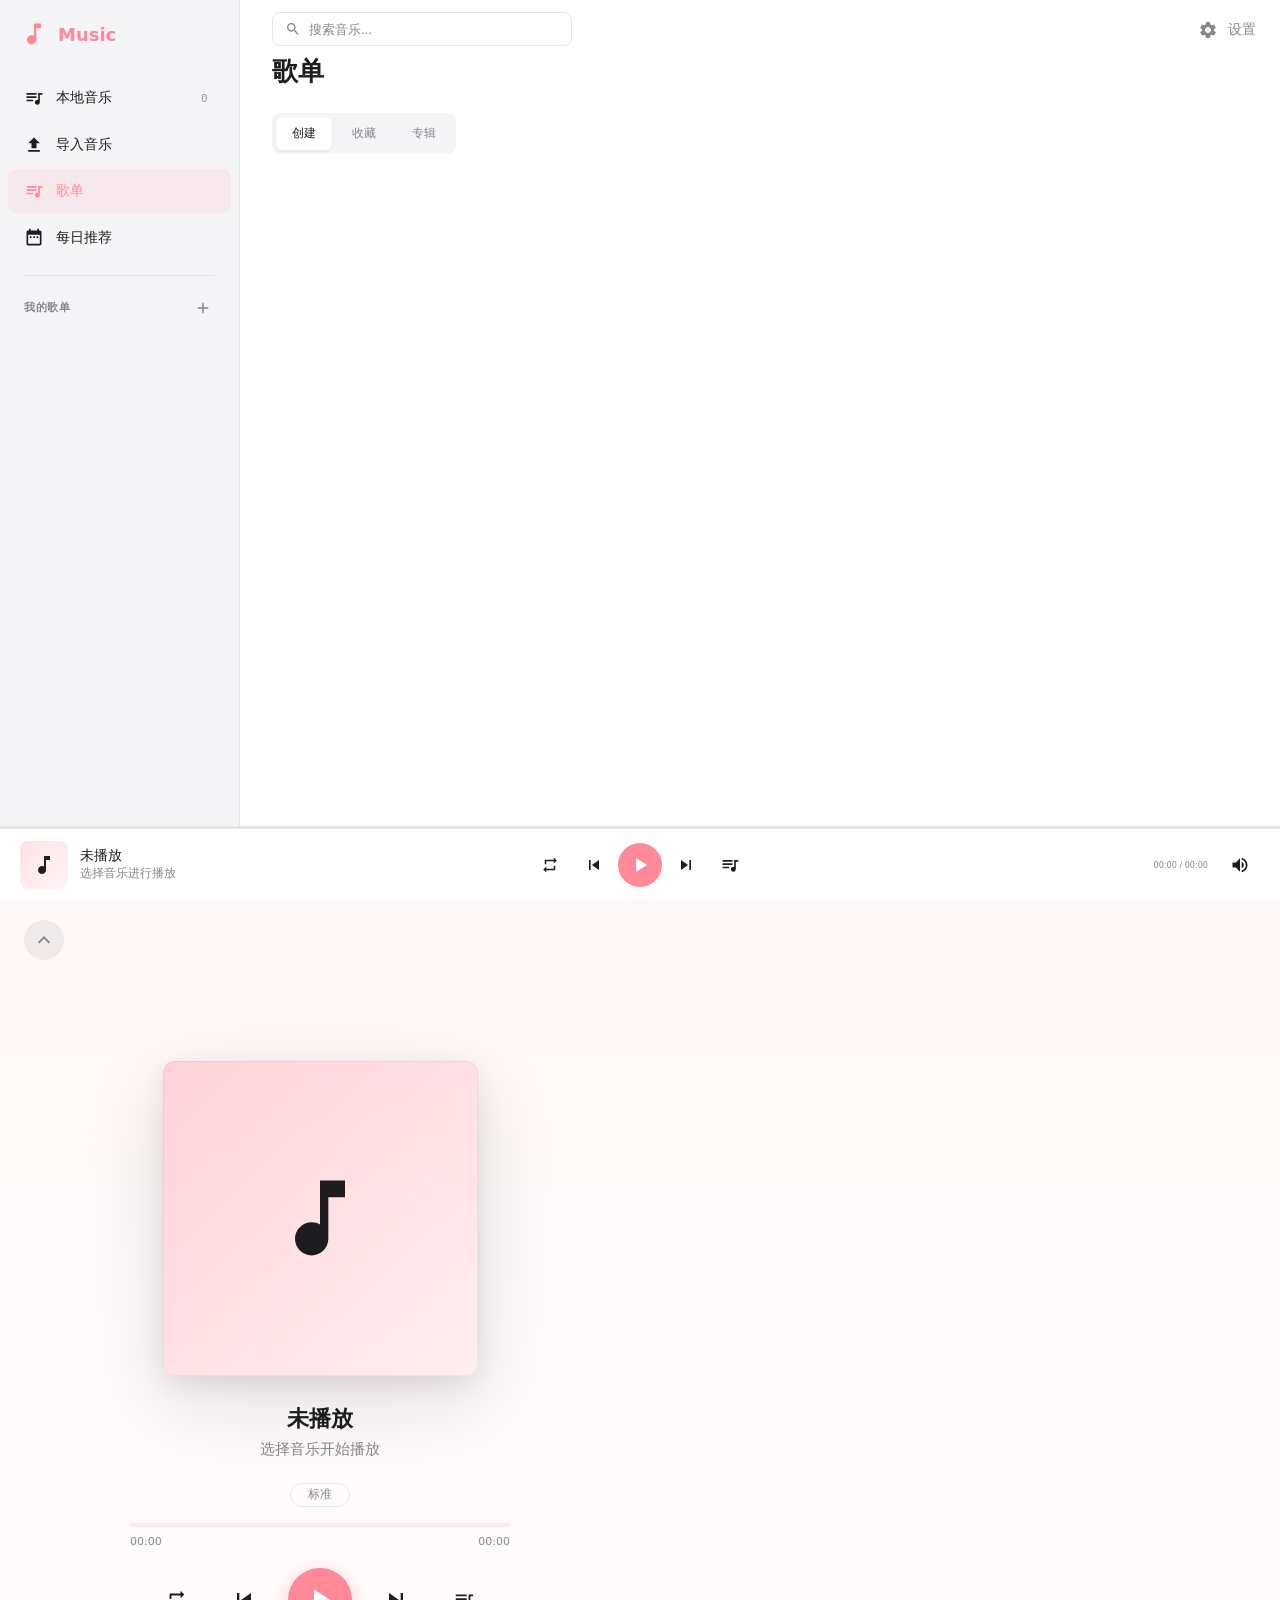
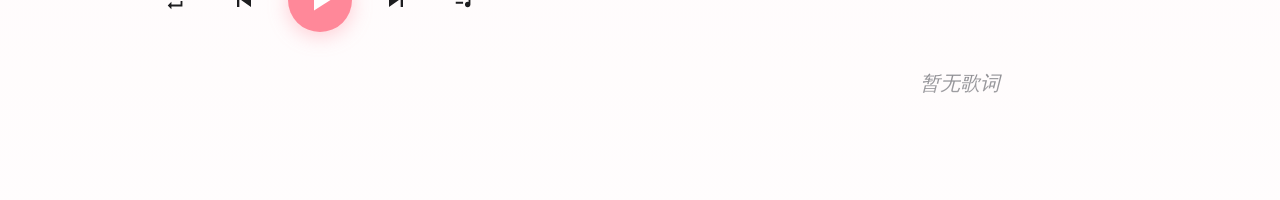
==== index.html @ f585a27b "搜索和设置header位置调整" ====
﻿<!DOCTYPE html>
<html lang="en">
<head>
    <meta charset="UTF-8">
    <meta name="viewport" content="width=device-width, initial-scale=1.0">
    <title>MusicPlayer</title>
    <link rel="stylesheet" href="css/base.css">
    <link rel="stylesheet" href="css/sidebar.css">
    <link rel="stylesheet" href="css/main.css">
    <link rel="stylesheet" href="css/player.css">
    <link rel="stylesheet" href="css/components.css">
    <link rel="stylesheet" href="css/header.css">
</head>
<body>
    <!--整体布局容器-->
    <div class="app">
        <!--左侧导航栏-->
        <aside class="sidebar">
            <!--logo-->
            <div class="logo">
                <svg width="28" height="28" viewBox="0 0 24 24" fill="currentColor">
                    <path d="M12 3v10.55c-.59-.34-1.27-.55-2-.55C7.79 13 6 14.79 6 17s1.79 4 4 4 4-1.79 4-4V7h4V3h-6z"/>
                </svg>
                <span>Music</span>
            </div>
            <!--导航-->
            <nav class="nav">
                <div class="nav-top">
                    <!--本地音乐-->
                    <button class="nav-item " data-tab="all">
                        <svg width="20" height="20" viewBox="0 0 24 24" fill="currentColor">
                            <path d="M15 6H3v2h12V6zm0 4H3v2h12v-2zM3 16h8v-2H3v2zM17 6v8.18c-.31-.11-.65-.18-1-.18-1.66 0-3 1.34-3 3s1.34 3 3 3 3-1.34 3-3V8h3V6h-5z"/>
                        </svg>
                        <span>本地音乐</span>
                        <span class="nav-count" id="allMusicCount">0</span>
                    </button>
                    <!--导入音乐-->
                    <button class="nav-item " data-tab="import">
                        <svg width="20" height="20" viewBox="0 0 24 24" fill="currentColor">
                            <path d="M9 16h6v-6h4l-7-7-7 7h4v6zm-4 2h14v2H5v-2z"/>
                        </svg>
                        <span>导入音乐</span>
                    </button>
                    <!--歌单-->
                    <button class="nav-item active" data-tab="playlists">
                        <svg width="20" height="20" viewBox="0 0 24 24" fill="currentColor">
                            <path d="M15 6H3v2h12V6zm0 4H3v2h12v-2zM3 16h8v-2H3v2zM17 6v8.18c-.31-.11-.65-.18-1-.18-1.66 0-3 1.34-3 3s1.34 3 3 3 3-1.34 3-3V8h3V6h-5z"/>
                        </svg>
                        <span>歌单</span>
                    </button>
                    <!--今日推荐-->
                    <button class="nav-item" data-tab="daily">
                        <svg width="20" height="20" viewBox="0 0 24 24" fill="currentColor">
                            <path d="M19 3h-1V1h-2v2H8V1H6v2H5c-1.1 0-2 .9-2 2v14c0 1.1.9 2 2 2h14c1.1 0 2-.9 2-2V5c0-1.1-.9-2-2-2zm0 16H5V8h14v11zM9 10H7v2h2v-2zm4 0h-2v2h2v-2zm4 0h-2v2h2v-2z"/>
                        </svg>
                        <span>每日推荐</span>
                    </button>
                </div>
                <!--分割线-->
                <div class="nav-divider"></div>
                <!--歌单列表展示-->
                <div class="playlists-section">
                    <!--歌单列表头部-->
                    <div class="section-header">
                        <span>我的歌单</span>
                        <button class="add-playlist-btn" title="新建歌单">
                            <svg width="18" height="18" viewBox="0 0 24 24" fill="currentColor">
                                <path d="M19 13h-6v6h-2v-6H5v-2h6V5h2v6h6v2z"/>
                            </svg>
                        </button>
                    </div>
                    <!--歌单列表-->
                    <div class="playlists-list" id="playlistsList"></div>
                </div>
            </nav>
            
        </aside>
        <!--右侧内容区-->
        <main class="main">
            <!--顶部header-->
            <header class="header"> 
                <!--搜索框-->
                <div class="header-search-box">
                    <svg width="16" height="16" viewBox="0 0 24 24" fill="currentColor">
                        <path d="M15.5 14h-.79l-.28-.27C15.41 12.59 16 11.11 16 9.5 16 5.91 13.09 3 9.5 3S3 5.91 3 9.5 5.91 16 9.5 16c1.61 0 3.09-.59 4.23-1.57l.27.28v.79l5 4.99L20.49 19l-4.99-5zm-6 0C7.01 14 5 11.99 5 9.5S7.01 5 9.5 5 14 7.01 14 9.5 11.99 14 9.5 14z"/>
                    </svg>
                    <input type="text" placeholder="搜索音乐..." id="navSearchInput">
                </div>
                <!--设置按钮-->
                <div class="settings">
                    <button class="settings-btn" id="settingsBtn">
                        <svg width="20" height="20" viewBox="0 0 24 24" fill="currentColor">
                            <path d="M19.14 12.94c.04-.3.06-.61.06-.94 0-.32-.02-.64-.07-.94l2.03-1.58c.18-.14.23-.41.12-.61l-1.92-3.32c-.12-.22-.37-.29-.59-.22l-2.39.96c-.5-.38-1.03-.7-1.62-.94l-.36-2.54c-.04-.24-.24-.41-.48-.41h-3.84c-.24 0-.43.17-.47.41l-.36 2.54c-.59.24-1.13.57-1.62.94l-2.39-.96c-.22-.08-.47 0-.59.22L2.74 8.87c-.12.21-.08.47.12.61l2.03 1.58c-.05.3-.07.62-.07.94s.02.64.07.94l-2.03 1.58c-.18.14-.23.41-.12.61l1.92 3.32c.12.22.37.29.59.22l2.39-.96c.5.38 1.03.7 1.62.94l.36 2.54c.05.24.24.41.48.41h3.84c.24 0 .44-.17.47-.41l.36-2.54c.59-.24 1.13-.56 1.62-.94l2.39.96c.22.08.47 0 .59-.22l1.92-3.32c.12-.22.07-.47-.12-.61l-2.01-1.58zM12 15.6c-1.98 0-3.6-1.62-3.6-3.6s1.62-3.6 3.6-3.6 3.6 1.62 3.6 3.6-1.62 3.6-3.6 3.6z"/>
                        </svg>
                        <span>设置</span>
                    </button>
                </div>
            </header>
            <!--内容区-->
            <div class="main-content">
                <!--全部音乐-->
                <div class="tab-content " id="tabAll">
                    <div class="content-header">
                        <h1>全部音乐</h1>
                        <div class="search-box">
                            <svg width="18" height="18" viewBox="0 0 24 24" fill="currentColor">
                                <path d="M15.5 14h-.79l-.28-.27C15.41 12.59 16 11.11 16 9.5 16 5.91 13.09 3 9.5 3S3 5.91 3 9.5 5.91 16 9.5 16c1.61 0 3.09-.59 4.23-1.57l.27.28v.79l5 4.99L20.49 19l-4.99-5zm-6 0C7.01 14 5 11.99 5 9.5S7.01 5 9.5 5 14 7.01 14 9.5 11.99 14 9.5 14z"/>
                            </svg>
                            <input type="text" placeholder="搜索音乐..." id="searchInput">
                        </div>
                    </div>
                    <div class="music-list" id="musicList"></div>
                </div>
                <!--导入音乐-->
                <div class="tab-content" id="tabImport">
                    <div class="content-header">
                        <h1>导入音乐</h1>
                    </div>
                    <!--导入区域-->
                    <div class="import-area">
                        <div class="drop-zone" id="dropZone">
                            <svg width="48" height="48" viewBox="0 0 24 24" fill="currentColor">
                                    <path d="M10 4H4c-1.1 0-2 .9-2 2v12c0 1.1.9 2 2 2h16c1.1 0 2-.9 2-2V8c0-1.1-.9-2-2-2h-8l-2-2z"/>
                            </svg>
                            <p>选择音乐文件夹</p>
                            <p class="hint">点击选择包含音乐的目录，自动扫描匹配封面和歌词</p>
                        </div>
                        <!--扫描状态-->
                        <div class="scan-status" id="scanStatus" style="display: none;" >
                            <div class="scan-info">
                                <svg width="20" height="20" viewBox="0 0 24 24" fill="currentColor">
                                    <path d="M10 4H4c-1.1 0-2 .9-2 2v12c0 1.1.9 2 2 2h16c1.1 0 2-.9 2-2V8c0-1.1-.9-2-2-2h-8l-2-2z"/>
                                </svg>
                                <span id="scanPath"></span>
                            </div>
                            <div class="scan-result" id="scanResult"></div>
                        </div>
                        <div class="import-list" id="importList"></div>
                    </div>
                </div>
                <!--歌单-->
                <div class="tab-content active" id="tabPlaylists">
                    <div class="content-header" id="playlistHeader">
                        <h1>歌单</h1>
                        <!--TODO:新建歌单待实现-->
                    </div>
                    <!--歌单切换tabs-->
                    <div class="playlist-tabs" id="playlistTabs">
                        <button class="playlist-tab active" data-type="created">创建</button>
                        <button class="playlist-tab" data-type="collected">收藏</button>
                        <button class="playlist-tab" data-type="album">专辑</button>
                    </div>
                    <!--歌单渲染区域-->
                    <div id="playlistGridView">
                        <div class="playlists-grid" id="playlistsGrid"></div>
                    </div>
                    <!--歌单详情(默认不显示)-->
                    <div id="playlistDetailView" style="display:none">
                        <div class="playlist-detail-header">
                            <div class="playlist-detail-cover" id="playlistDetailCover">
                                <svg width="40" height="40" viewBox="0 0 24 24" fill="currentColor">
                                    <path d="M15 6H3v2h12V6zm0 4H3v2h12v-2zM3 16h8v-2H3v2zM17 6v8.18c-.31-.11-.65-.18-1-.18-1.66 0-3 1.34-3 3s1.34 3 3 3 3-1.34 3-3V8h3V6h-5z"/>
                                </svg>
                            </div>
                            <div class="playlist-detail-info">
                                <div class="content-header">
                                    <div class="header-left">
                                        <button class="back-btn" id="playlistBackBtn">
                                            <svg width="20" height="20" viewBox="0 0 24 24" fill="currentColor">
                                                <path d="M20 11H7.83l5.59-5.59L12 4l-8 8 8 8 1.41-1.41L7.83 13H20v-2z"/>
                                            </svg>
                                        </button>
                                        <h1 id="playlistDetailTitle">歌单</h1>
                                    </div>
                                    <button class="btn-secondary" id="deletePlaylistBtn">
                                        <svg width="16" height="16" viewBox="0 0 24 24" fill="currentColor">
                                            <path d="M6 19c0 1.1.9 2 2 2h8c1.1 0 2-.9 2-2V7H6v12zM19 4h-3.5l-1-1h-5l-1 1H5v2h14V4z"/>
                                        </svg>
                                        删除歌单
                                    </button>
                                </div>
                            </div>
                        </div>
                        <div class="music-list" id="playlistMusicList"></div>
                    </div>
                </div>
                <!--每日推荐-->
                <div class="tab-content" id="tabDaily">
                    <div class="content-header" id="playlistHeader">
                        <h1>每日推荐</h1>
                    </div>
                    <div class="daily-info" id="dailyInfo"></div>
                    <div class="music-list" id="dailyList"></div>
                </div>
                <!--设置-->
                <div class="tab-content" id="tabSettings">
                    <div class="content-header">
                        <div class="header-left">
                            <!--左侧返回按钮-->
                            <button class="back-btn" id="settingsBackBtn">
                                <svg width="20" height="20" viewBox="0 0 24 24" fill="currentColor">
                                    <path d="M20 11H7.83l5.59-5.59L12 4l-8 8 8 8 1.41-1.41L7.83 13H20v-2z"/>
                                </svg>
                            </button>
                            <!--标题文字-->
                            <h1>设置</h1>
                        </div>
                    </div>
                    <!--设置页面框架-->
                    <div class="settings-panel">
                        <!--api设置-->
                        <div class="settings-group">
                            <h3>API设置</h3>
                            <p class="settings-desc">点击输入API代理服务器地址</p>
                            <input class="api-input" id="apiBaseInput" placeholder="例如 https://api.example.com">
                        </div>
                        <!--账号登录-->
                        <div class="settings-group">
                            <h3>账号登录</h3>
                            <p class="settings-desc">点击登录按钮登录网易云账号</p>
                            <button class="login-btn">登录</button>
                        </div>
                        <!--主题色设置-->
                        <div class="settings-group">
                            <h3>主题色设置</h3>
                            <p class="settings-desc">选择你喜欢的主题颜色</p>
                            <div class="theme-colors" id="themeColors">
                                <button class="theme-color-btn active" style="background:#FF8899" data-color="#FF8899"></button>
                                <button class="theme-color-btn" style="background:#6C5CE7" data-color="#6C5CE7"></button>
                                <button class="theme-color-btn" style="background:#00B894" data-color="#00B894"></button>
                                <button class="theme-color-btn" style="background:#0984E3" data-color="#0984E3"></button>
                                <button class="theme-color-btn" style="background:#E17055" data-color="#E17055"></button>
                                <button class="theme-color-btn" style="background:#FDCB6E" data-color="#FDCB6E"></button>
                                <button class="theme-color-btn" style="background:#E84393" data-color="#E84393"></button>
                                <button class="theme-color-btn" style="background:#00CEC9" data-color="#00CEC9"></button>
                            </div>
                            <div class="custom-color">
                                <label>自定义颜色</label>
                                <div class="color-input-row">
                                    <input type="color" id="customColorPicker" value="#FF8899">
                                    <input type="text" id="customColorText" placeholder="#FF8899" maxlength="7">
                                </div>
                            </div>
                        </div>
                        <!--字体大小设置-->
                        <div class="settings-group">
                            <h3>字体大小</h3>
                            <p class="settings-desc">调整界面文字大小</p>
                            <div class="font-size-options">
                                <button class="font-size-btn" data-size="12">小</button>
                                <button class="font-size-btn active" data-size="14">中</button>
                                <button class="font-size-btn" data-size="16">大</button>
                                <button class="font-size-btn" data-size="18">特大</button>
                            </div>
                        </div>
                        <!--歌词字号设置-->
                        <div class="settings-group">
                            <h3>歌词字号</h3>
                            <p class="settings-desc">调整全屏播放器歌词显示大小</p>
                            <div class="lyric-size-slider">
                                <input type="range" id="lyricSizeSlider" min="14" max="50" value="20">
                                <span id="lyricSizeValue">20px</span>
                            </div>
                            <div class="lyric-preview">
                                <div class="lyric-line ">预览歌词</div>
                            </div>
                        </div>
                        <!--播放设置-->
                        <div class="settings-group">
                            <h3>播放设置</h3>
                            <div class="toggle-row">
                                <span>淡入淡出</span>
                                <label class="toggle">
                                    <input type="checkbox" id="fadeToggle" checked>
                                    <span class="toggle-slider"></span>
                                </label>
                            </div>
                            <div class="toggle-row">
                                <span>自动播放下一首</span>
                                <label class="toggle">
                                    <input type="checkbox" id="autoNextToggle" checked>
                                    <span class="toggle-slider"></span>
                                </label>
                            </div>
                            <div class="toggle-row">
                                <span>默认播放音质</span>
                                <div class="quality-select-wrapper">
                                    <button class="quality-select-btn" id="settingsQualBtn">标准</button>
                                    <div class="quality-popup" id="settingsQualPopup">
                                        <div class="quality-item" data-level="standard">标准</div>
                                        <div class="quality-item" data-level="higher">较高</div>
                                        <div class="quality-item" data-level="exhigh">极高</div>
                                        <div class="quality-item" data-level="lossless">无损</div>
                                        <div class="quality-item" data-level="hires">Hi-Res</div>
                                    </div>
                                </div>
                            </div>
                        </div>
                    </div>
                </div>
                <!--登录页-->
                <div class="tab-content" id="tabLogin">
                    <!--标题和返回按钮-->
                    <div class="content-header" id="playlistHeader">
                        <div class="header-left">
                            <button class="back-btn" id="loginBackBtn">
                                <svg width="20" height="20" viewBox="0 0 24 24" fill="currentColor">
                                    <path d="M20 11H7.83l5.59-5.59L12 4l-8 8 8 8 1.41-1.41L7.83 13H20v-2z"/>
                                </svg>
                            </button>
                            <h1>登录</h1>
                        </div>
                    </div>
                    <!--登录容器-->
                    <div class="login-container">
                        <!--登录卡片-->
                        <div class="login-card" id="loginCard">
                            <div class="login-content">
                                <div class="login-logo">
                                    <svg width="48" height="48" viewBox="0 0 24 24" fill="currentColor">
                                        <path d="M12 3v10.55c-.59-.34-1.27-.55-2-.55C7.79 13 6 14.79 6 17s1.79 4 4 4 4-1.79 4-4V7h4V3h-6z"/>
                                    </svg>
                                    <h2>Music</h2>
                                    <p>登录以同步你的歌单和收藏</p>
                                </div>
                                <div class="login-tabs" id="loginTabs">
                                    <button class="login-tab active" data-type="account">账号密码登录</button>
                                    <button class="login-tab" data-type="phone">验证码登录</button>
                                    <button class="login-tab" data-type="QRcode">扫码登录</button>
                                </div>
                                <div id="loginView">
                                    <div class="login-method" id="loginMethod"></div>
                                </div>
                            </div>
                            <!-- 登陆后用户信息区域 -->
                            <div class="login-user-info" id="loginUserInfo" style="display:none">
                                <div class="user-avatar" id="userAvatar"></div>
                                <div class="user-details">
                                    <h3 id="userNickname"></h3>
                                    <p id="userId"></p>
                                </div>
                                <button class="btn-secondary" id="logoutBtn">退出登录</button>
                            </div>
                        </div>
                    </div>
                </div>
            </div>
        </main>
        <!--底部播放栏-->
        <div class="player-bar" id="playerBar">
            <!--播放进度条-->
            <div class="player-progress" id="playerProgress">
                <div class="progress-bar">
                    <div class="progress-fill" id="progressFill"></div>
                </div>
            </div>
            <!--歌曲封面 歌手和歌名-->
            <div class="player-info clickable-area">
                <!--歌曲封面-->
                <div class="player-cover" id="playerCover">
                    <svg width="24" height="24" viewBox="0 0 24 24" fill="currentColor">
                        <path d="M12 3v10.55c-.59-.34-1.27-.55-2-.55C7.79 13 6 14.79 6 17s1.79 4 4 4 4-1.79 4-4V7h4V3h-6z"/>
                    </svg>
                </div>
                <!--歌曲信息-->
                <div class="player-meta">
                    <div class="player-title" id="playerTitle">未播放</div>
                    <div class="player-artist" id="playerArtist">选择音乐进行播放</div>
                </div>
            </div>
            <!--播放控制按钮-->
            <div class="player-controls">
                <!--播放顺序-->
                <button class="control-btn mode-btn" id="modeBtn" title="顺序播放">
                    <svg width="18" height="18" viewBox="0 0 24 24" fill="currentColor" class="mode-seq" >
                        <path d="M7 7h10v3l4-4-4-4v3H5v6h2V7zm10 10H7v-3l-4 4 4 4v-3h12v-6h-2v4z"/>
                    </svg>
                    <svg width="18" height="18" viewBox="0 0 24 24" fill="currentColor" class="mode-single" >
                        <path d="M7 7h10v3l4-4-4-4v3H5v6h2V7zm10 10H7v-3l-4 4 4 4v-3h12v-6h-2v4z"/>
                        <text x="12" y="15" text-anchor="middle" font-size="7" font-weight="bold" fill="currentColor">1</text>
                    </svg>
                    <svg width="18" height="18" viewBox="0 0 24 24" fill="currentColor" class="mode-shuffle" >
                        <path d="M10.59 9.17L5.41 4 4 5.41l5.17 5.17 1.42-1.41zM14.5 4l2.04 2.04L4 18.59 5.41 20 17.96 7.46 20 9.5V4h-5.5zm.33 9.41l-1.41 1.41 3.13 3.13L14.5 20H20v-5.5l-2.04 2.04-3.13-3.13z"/>
                    </svg>
                </button>
                <!--上一首-->
                <button class="control-btn " id="prevBtn" title="上一首">
                    <svg width="20" height="20" viewBox="0 0 24 24" fill="currentColor">
                        <path d="M6 6h2v12H6zm3.5 6l8.5 6V6z"/>
                    </svg>
                </button>
                <!--播放按钮-->
                <button class="control-btn play-btn" id="playBtn" title="播放">
                    <svg width="24" height="24" viewBox="0 0 24 24" fill="currentColor" class="play-icon">
                        <path d="M8 5v14l11-7z"/>
                    </svg>
                    <svg width="24" height="24" viewBox="0 0 24 24" fill="currentColor" class="pause-icon" style="display:none">
                        <path d="M6 19h4V5H6v14zm8-14v14h4V5h-4z"/>
                    </svg>
                </button>
                <!--下一首-->
                <button class="control-btn" id="nextBtn" title="下一首">
                    <svg width="20" height="20" viewBox="0 0 24 24" fill="currentColor">
                        <path d="M6 18l8.5-6L6 6v12zM16 6v12h2V6h-2z"/>
                    </svg>
                </button>
                <!--播放列表-->
                <div class="queue-wrapper" id="queueWrapper">
                    <button class="control-btn" id="queueBtn" title="播放列表">
                        <svg width="20" height="20" viewBox="0 0 24 24" fill="currentColor">
                            <path d="M15 6H3v2h12V6zm0 4H3v2h12v-2zM3 16h8v-2H3v2zM17 6v8.18c-.31-.11-.65-.18-1-.18-1.66 0-3 1.34-3 3s1.34 3 3 3 3-1.34 3-3V8h3V6h-5z"/>
                        </svg>
                    </button>
                    <div class="queue-popup" id="queuePopup">
                        <div class="queue-header">
                            <span class="queue-title">播放列表</span>
                            <span class="queue-count" id="queueCount">0 首歌曲</span>
                        </div>
                        <div class="queue-list" id="queueList"></div>
                    </div>
                </div>
            </div>
            <!--歌曲时间和音量调节不可click,防止调节音量时弹出全屏播放程序-->
            <div class="player-extra clickable-area">
                <!--播放进度-->
                <span class="time-info" id="timeInfo">00:00 / 00:00</span>
                <!--音量调节-->
                <div class="volume-wrapper" id="volumeWrapper">
                    <button class="control-btn volume-btn" id="volumeBtn" title="音量">
                        <svg width="20" height="20" viewBox="0 0 24 24" fill="currentColor" class="vol-icon-on">
                            <path d="M3 9v6h4l5 5V4L7 9H3zm13.5 3c0-1.77-1.02-3.29-2.5-4.03v8.05c1.48-.73 2.5-2.25 2.5-4.02zM14 3.23v2.06c2.89.86 5 3.54 5 6.71s-2.11 5.85-5 6.71v2.06c4.01-.91 7-4.49 7-8.77s-2.99-7.86-7-8.77z"/>
                        </svg>
                        <svg width="20" height="20" viewBox="0 0 24 24" fill="currentColor" class="vol-icon-off" style="display:none">
                            <path d="M16.5 12c0-1.77-1.02-3.29-2.5-4.03v2.21l2.45 2.45c.03-.2.05-.41.05-.63zm2.5 0c0 .94-.2 1.82-.54 2.64l1.51 1.51C20.63 14.91 21 13.5 21 12c0-4.28-2.99-7.86-7-8.77v2.06c2.89.86 5 3.54 5 6.71zM4.27 3L3 4.27 7.73 9H3v6h4l5 5v-6.73l4.25 4.25c-.67.52-1.42.93-2.25 1.18v2.06c1.38-.31 2.63-.95 3.69-1.81L19.73 21 21 19.73l-9-9L4.27 3zM12 4L9.91 6.09 12 8.18V4z"/>
                        </svg>
                    </button>
                    <div class="volume-popup" id="volumePopup">
                        <div class="volume-slider-vertical">
                            <div class="volume-track" id="volumeTrack">
                                <div class="volume-fill-vertical" id="volumeFillVertical"></div>
                            </div>
                            <div class="volume-thumb" id="volumeThumb"></div>
                        </div>
                        <span class="volume-percent" id="volumePercent">50%</span>
                    </div>
                </div>
            </div>
        </div>
        <!--全屏播放器-->
        <div class="fullscreen-player" id="fullscreenPlayer">
            <div class="fullscreen-player-inner">
                <!--左上角关闭按钮-->
                <button class="close-btn" id="closePlayer">
                    <svg width="24" height="24" viewBox="0 0 24 24" fill="currentColor">
                        <path d="M7.41 15.41L12 10.83l4.59 4.58L18 14l-6-6-6 6z"/>
                    </svg>
                </button>
                <!--主体界面-->
                <div class="player-content">
                    <!--左侧封面等-->
                    <div class="player-left">
                        <!--封面-->
                        <div class="album-cover" id="albumCover">
                            <svg width="100" height="100" viewBox="0 0 24 24" fill="currentColor">
                                <path d="M12 3v10.55c-.59-.34-1.27-.55-2-.55C7.79 13 6 14.79 6 17s1.79 4 4 4 4-1.79 4-4V7h4V3h-6z"/>
                            </svg>
                        </div>
                        <!--歌曲信息-->
                        <div class="song-info">
                            <h2 class="song-title" id="songTitle">未播放</h2>
                            <p class="song-artist" id="songArtist">选择音乐开始播放</p>
                        </div> 
                        <!--音质切换-->
                        <div class="control-quality">
                            <button class="control-quality-btn" id="qualBtn">标准</button>
                            <div class="quality-popup" id="qualityPopup">
                                <div class="quality-item" data-level="standard">标准</div>
                                <div class="quality-item" data-level="higher">较高</div>
                                <div class="quality-item" data-level="exhigh">极高</div>
                                <div class="quality-item" data-level="lossless">无损</div>
                                <div class="quality-item" data-level="hires">Hi-Res</div>
                            </div>
                        </div>
                        <!--进度条-->
                        <div class="progress-container">
                            <div class="progress-bar-large" id="progressBarLarge">
                                <div class="progress-fill-large" id="progressFillLarge"></div>
                            </div>
                            <div class="time-display">
                                <span id="currentTime">00:00</span>
                                <span id="totalTime">00:00</span>
                            </div>
                        </div>
                        <!--控制按钮-->
                        <div class="controls-large">
                            <button class="control-btn-large mode-btn-large" id="modeBtnLarge" title="顺序播放">
                                <svg width="22" height="22" viewBox="0 0 24 24" fill="currentColor" class="mode-seq">
                                    <path d="M7 7h10v3l4-4-4-4v3H5v6h2V7zm10 10H7v-3l-4 4 4 4v-3h12v-6h-2v4z"/>
                                </svg>
                                <svg width="22" height="22" viewBox="0 0 24 24" fill="currentColor" class="mode-single">
                                    <path d="M7 7h10v3l4-4-4-4v3H5v6h2V7zm10 10H7v-3l-4 4 4 4v-3h12v-6h-2v4z"/>
                                    <text x="12" y="15" text-anchor="middle" font-size="7" font-weight="bold" fill="currentColor">1</text>
                                </svg>
                                <svg width="22" height="22" viewBox="0 0 24 24" fill="currentColor" class="mode-shuffle">
                                    <path d="M10.59 9.17L5.41 4 4 5.41l5.17 5.17 1.42-1.41zM14.5 4l2.04 2.04L4 18.59 5.41 20 17.96 7.46 20 9.5V4h-5.5zm.33 9.41l-1.41 1.41 3.13 3.13L14.5 20H20v-5.5l-2.04 2.04-3.13-3.13z"/>
                                </svg>
                            </button>
                            <button class="control-btn-large" id="prevBtnLarge">
                                <svg width="28" height="28" viewBox="0 0 24 24" fill="currentColor">
                                    <path d="M6 6h2v12H6zm3.5 6l8.5 6V6z"/>
                                </svg>
                            </button>
                            <button class="control-btn-large play-btn-large" id="playBtnLarge">
                                <svg width="36" height="36" viewBox="0 0 24 24" fill="currentColor" class="play-icon">
                                    <path d="M8 5v14l11-7z"/>
                                </svg>
                                <svg width="36" height="36" viewBox="0 0 24 24" fill="currentColor" class="pause-icon" style="display:none">
                                    <path d="M6 19h4V5H6v14zm8-14v14h4V5h-4z"/>
                                </svg>
                            </button>
                            <button class="control-btn-large" id="nextBtnLarge">
                                <svg width="28" height="28" viewBox="0 0 24 24" fill="currentColor">
                                    <path d="M6 18l8.5-6L6 6v12zM16 6v12h2V6h-2z"/>
                                </svg>
                            </button>
                            <div class="queue-wrapper" id="queueWrapperLarge">
                            <button class="control-btn-large" id="queueBtnLarge" title="播放列表">
                                <svg width="22" height="22" viewBox="0 0 24 24" fill="currentColor">
                                    <path d="M15 6H3v2h12V6zm0 4H3v2h12v-2zM3 16h8v-2H3v2zM17 6v8.18c-.31-.11-.65-.18-1-.18-1.66 0-3 1.34-3 3s1.34 3 3 3 3-1.34 3-3V8h3V6h-5z"/>
                                </svg>
                            </button>
                            <div class="queue-popup" id="queuePopupLarge">
                                <div class="queue-header">
                                    <span class="queue-title">播放列表</span>
                                    <span class="queue-count" id="queueCountLarge">0 首歌曲</span>
                                </div>
                                <div class="queue-list" id="queueListLarge"></div>
                            </div>
                        </div>
                        </div>
                    </div>
                    <!--右侧歌词-->
                    <div class="player-right">
                        <div class="lyrics-container" id="lyricsContainer">
                            <div class="lyric-line placeholder">暂无歌词</div>
                        </div>
                    </div>
                </div>
            </div>
        </div>
    </div>
    <audio id="audioPlayer"></audio>
    <!--导入script-->
    <script src="js/state.js"></script>
    <script src="js/db.js"></script>
    <script src="js/persistence.js"></script>
    <script src="js/api.js"></script>
    <script src="js/player.js"></script>
    <script src="js/ui.js"></script>
</body>
</html>
---- css/base.css ----
﻿/*CSS 变量、全局重置、基础布局*/
/*css变量*/
:root {
    --theme-color: #FF8899;
    --theme-color-rgb: 255, 136, 153;
    --bg: #FFFFFF;
    --bg-secondary: #F5F5F7;
    --bg-tertiary: #EBEBED;
    --text: #1D1D1F;
    --text-secondary: #86868B;
    --border: #E5E5E7;
    --sidebar-width: 17.143em;
    --player-height: 72px;
    --radius: 12px;
    --radius-sm: 8px;
    --radius-full: 9999px;
    --font-size: 14px;
    --lyric-size: 20px;
    --header-height: 30px;
    --header-search-width: 300px;
}
/*重置全局样式*/
* {
    margin: 0;/* 重置所有HTML元素的外边距为0，消除浏览器默认边距*/
    padding: 0;/* 重置所有HTML元素的内边距为0，消除浏览器默认边距*/
    box-sizing: border-box;/*将所有元素的盒模型设置为border-box，意味着width和height包含padding和border*/
}

/*页面基础样式*/
body {
    font-family: system-ui, -apple-system, BlinkMacSystemFont, 'Segoe UI', Roboto, Oxygen, Ubuntu, Cantarell, 'Open Sans', 'Helvetica Neue', sans-serif;
    background: var(--bg);
    color: var(--text);/*文字颜色*/
    overflow: hidden;/*禁止页面滚动，整体页面内部区域滚动*/
    height: 100vh;
    font-size: var(--font-size);
}

/*整体布局容器初始化*/
.app {
    display: flex;/*flex布局，让侧边栏和主内容水平布局*/
    height: calc(100vh - var(--player-height));/*)	高度 = 视口高度 - 底部播放器高度(72px) - 头部高度，确保主内容区不被播放器和头部遮挡*/
}
---- css/sidebar.css ----
﻿/*侧边栏样式：Logo、导航、歌单列表*/

/* ============================
   侧边栏整体容器
   固定宽度、纵向Flex布局、与主内容区右侧分隔
   ============================ */
.sidebar {
    width: var(--sidebar-width);            /* 侧边栏宽度，默认 17.143em */
    background: var(--bg-secondary);        /* 次级背景色，用于区分主内容区 */
    border-right: 1px solid var(--border);  /* 右侧分割线 */
    display: flex;                          /* 启用Flex布局 */
    flex-direction: column;                 /* 子元素纵向排列（指定了弹性子元素在父容器中的位置） */
    flex-shrink: 0;                         /* 不允许被压缩，保持固定宽度 */
}

/* ============================
   Logo区域 - 左上角标识
   音符图标 + "Music" 文字，主题色高亮
   ============================ */
.logo {
    display: flex;
    align-items: center;    /* 垂直居中 */
    gap: 10px;              /* 图标与文字间距 */
    padding: 20px;          /* 上方留白，距顶部有呼吸感 */
    font-size: 1.286em;     /*Music文字大小*/
    font-weight: 600;       /*字体半粗体*/
    color: var(--theme-color); /*LOGO颜色*/
    white-space: nowrap;    /* 防止文字换行 */
}

/* ============================
   顶部搜索框
   包含搜索图标 + 输入框，白色背景+边框
   ============================ */
.header-search-box {
    display: flex;
    align-items: center;
    gap: 8px;
    padding: 8px 12px;
    background: var(--bg);          /* 白色背景，从次级背景中突出 */
    border: 1px solid var(--border);/* 浅灰色边框 */
    border-radius: var(--radius-sm);
    margin-bottom: 8px;
    margin-top: 8px;
    width: var(--header-search-width); /* 搜索框宽度 */
}
/* 搜索图标灰色 */
.header-search-box svg {
    color: var(--text-secondary);
    flex-shrink: 0;
}
/* 搜索输入框 */
.header-search-box input {
    border: none;           /* 去掉边框，由父容器提供 */
    background: transparent;/* 透明背景 */
    outline: none;          /* 去掉焦点轮廓（由父容器 focus-within 替代） */
    font-size: 13px;
    width: 100%;            /* 填满剩余空间 */
    color: var(--text);
}
/* 输入框占位符灰色 */
.header-search-box input::placeholder {
    color: var(--text-secondary);
}
/* 搜索框获得焦点时 - 边框变为主题色 */
.header-search-box:focus-within {
    border-color: var(--theme-color);
}

/* ============================
   导航区域容器
   填充剩余空间、纵向排列、内部可滚动
   ============================ */
.nav {
    flex:1;                 /* 占据侧边栏剩余全部高度，可以将setting按钮挤到最下面 */
    padding: 8px;           /* 内边距让内容不贴边 */
    display: flex;
    flex-direction: column;
    overflow: hidden;       /* 隐藏溢出，由子元素控制滚动 */
}
/* ============================
   导航项容器（搜索框+导航按钮组）
   不允许压缩，始终完整显示
   ============================ */
.nav-top {
    flex-shrink: 0;
}
/* ============================
   导航按钮（本地音乐/导入/歌单/每日推荐等）
   通栏按钮，左侧图标+右侧文字，hover有背景色
   ============================ */
.nav-item {
    display: flex;
    align-items: center;
    gap: 12px;              /* 图标与文字间距 */
    width: 100%;            /* 通栏 */
    padding: 12px 16px;     /* 内边距 */
    border: none;           /* 去掉默认边框 */
    background: transparent;/* 透明背景 */
    color: var(--text);     /* 默认文字色 */
    font-size: inherit;     /* 继承父级字号 */
    cursor: pointer;        /* 鼠标变为手型 */
    border-radius: var(--radius-sm); /* 8px 圆角 */
    transition: all 0.2s;   /* 平滑过渡动画 */
    margin-bottom: 0.3vh;   /*按钮下方外边距，防止按钮贴的太近影响美观度*/
}
/* 导航按钮悬停效果 - 浅灰色背景 */
.nav-item:hover {
    background: rgba(0,0,0,0.05);
}
/* 导航按钮激活状态 - 主题色高亮 */
.nav-item.active {
    background: rgba(var(--theme-color-rgb),0.12); /* 主题色12%透明度背景 */
    color: var(--theme-color);  /* 文字变为主题色 */
    font-weight: 500;           /* 稍微加粗 */
}   
/* ============================
   导航项右侧计数徽章（如"本地音乐 12"）
   右对齐、小字号、圆角药丸形
   ============================ */
.nav-count {
    margin-left: auto;      /* 推到最右侧 */
    font-size: 0.714em;     /* 10px，比正文小 */
    color: var(--text-secondary); /* 次级灰色文字 */
    background: var(--bg-secondary); /* 浅灰背景 */
    padding: 2px 8px;       /* 小内边距 */
    border-radius: var(--radius-full); /* 9999px 完全圆角（药丸形） */
    font-weight: 500;
}
/* 激活状态下计数徽章也跟随主题色 */
.nav-item.active .nav-count {
    background: rgba(var(--theme-color-rgb), 0.15);/* 主题色15%背景 */
    color: var(--theme-color);/* 文字变为主题色 */
}
/* ============================
   导航分隔线
   分隔上方按钮组与下方歌单列表
   ============================ */
.nav-divider {
    height: 1px;            /* 细线 */
    background: var(--border); /* 边框色 */
    margin: 12px 16px;      /* 上下间距，左右留边距 */
}
/* ============================
   歌单列表容器
   填充剩余空间，内部歌单项可滚动
   min-height:0 防止Flex子元素撑破容器
   ============================ */
.playlists-section {
    padding: 0;
    flex: 1;                /* 占据剩余高度 */
    overflow-y: auto;       /* 纵向滚动 */
    min-height: 0;          /* 重要！Flex子元素默认min-height:auto会导致无法滚动 */
}
/* ============================
   歌单区域标题头（"我的歌单" + 新建按钮）
   左右两端对齐，小字号大写字母
   ============================ */
.section-header {
    display: flex;
    align-items: center;
    justify-content: space-between;/* 左右两端对齐 */
    padding: 8px 16px;
    font-size: 0.786em;
    font-weight: 600;
    color: var(--text-secondary); /* 灰色辅助文字 */
    text-transform: uppercase;    /* 大写字母，增强标题感 */
    letter-spacing: 0.5px;        /* 字间距微调 */
    flex-shrink: 0;                         /* 不允许被压缩，保持固定宽度 */
}
/* ============================
   新建歌单按钮（"+" 图标）
   小型方形按钮，hover变为主题色
   ============================ */
.add-playlist-btn {
    width: 24px;
    height: 24px;
    border: none;
    background: transparent;
    color: var(--text-secondary);
    cursor: pointer;
    border-radius: var(--radius-sm);
    display: flex;
    align-items: center;
    justify-content: center;/*主轴居中*/
    transition: all 0.2s;
}
/*悬停效果*/
.add-playlist-btn:hover {
    background: rgba(var(--theme-color-rgb), 0.15);
    color: var(--theme-color);
}
/* ============================
   歌单列表容器
   左右留出间距
   ============================ */
.playlists-list {
    padding: 0 8px;
}
/* ============================
   单个歌单项（歌单名称行）
   图标 + 歌单名，hover有灰色背景
   ============================ */
.playlist-item {
    display: flex;
    align-items: center; /*交叉轴居中*/
    gap: 10px;
    padding: 10px 16px;
    font-size: inherit;
    cursor: pointer;
    border-radius: var(--radius-sm);
    color: var(--text);
    transition: background 0.2s;
}
/*悬停效果*/
.playlist-item:hover {
    background: rgba(0,0,0,0.05);
}
/* 歌单项内的SVG图标默认灰色 */
.playlist-item svg {
    color: var(--text-secondary);
    flex-shrink: 0;/* 防止图标被压缩 */
}
/* ============================
   歌单封面缩略图（侧边栏中20x20的小方块）
   用于显示歌单第一首歌的封面
   ============================ */
.playlist-item-cover {
    width: 20px;
    height: 20px;
    border-radius: 4px;
    background: var(--bg-secondary); /* 默认无封面时的占位背景 */
    display: flex;
    align-items: center;
    justify-content: center;
    flex-shrink: 0;             /*防止图片被压缩*/
    background-size: cover;     /* 封面图铺满 */
    background-position: center;/* 封面图居中裁切 */
    color: var(--text-secondary); /* 无封面时SVG图标颜色 */
}
/* ============================
   底部设置区域
   顶部边框分隔，固定在侧边栏最下方
   ============================ */
.settings {
    padding: 12px;
    border-top: 1px solid var(--border);
}
/* ============================
   设置按钮（齿轮图标 + "设置"文字）
   通栏灰色按钮，hover变深
   ============================ */
.settings-btn {
    display: flex;
    align-items: center;
    gap: 10px;
    width: 100%;
    padding: 10px 16px;
    border: none;
    background: transparent;
    color: var(--text-secondary);
    font-size: inherit;
    cursor: pointer;
    border-radius: var(--radius-sm);
    transition: all 0.2s;
}

.settings-btn:hover {
    background: rgba(0,0,0,0.05);
    color: var(--text); /* 悬停时文字变深 */
}
---- css/main.css ----
﻿/*主内容区：音乐列表、歌单网格、按钮*/
/* ============================
   主内容区容器
   填满侧边栏右侧剩余空间，内部可独立滚动
   ============================ */
.main  {
    flex: 1;            /* 占满剩余宽度 */
    overflow-y: auto;   /* 内容超出时纵向滚动 */
    padding: 24px 32px; /* 内边距，留出呼吸感 */
}
/* ============================
   主内容区顶部
   顶部导航栏 + 标签页 + 内容区
   ============================ */
.main-content { 
    margin-top: var(--header-height);
}
/* ============================
   标签页内容区
   所有标签页默认隐藏，只有.active的才显示
   切换时带淡入动画
   ============================ */
.tab-content {
    display: none;              /* 默认隐藏 */
    animation: fadeIn 0.2s ease;/* 显示时淡入动画 */
}

.tab-content.active {
    display: block; /* 激活状态才显示 */
}
/* 淡入动画 - 从下方8px处淡入 */
@keyframes fadeIn {
    from { opacity: 0; transform: translateY(8px); }
    to { opacity: 1; transform: translateY(0); }
}
/* ============================
   内容区顶部标题栏
   左侧标题 + 右侧操作按钮/搜索框，两端对齐
   ============================ */
.content-header {
    display: flex;
    align-items: center;
    justify-content: space-between; /* 左右两端对齐 */
    margin-bottom: 24px; /* 与下方内容间距 */
}
/*标题*/
.content-header h1 {
    font-size: 1.857em; /* 26px，页面主标题 */
    font-weight: 600;
    white-space: nowrap; /* 标题不换行 */
}
/* 标题栏左侧（返回按钮 + 标题） */
.header-left {
    display: flex;
    align-items: center;
    gap: 12px;
}
/* 返回按钮 - 圆形灰色按钮，hover时左移2px暗示"返回" */
.back-btn {
    width: 36px;
    height: 36px;
    border: none;
    background: var(--bg-secondary);
    color: var(--text);
    cursor: pointer;
    border-radius: 50%;
    display: flex;
    align-items: center;
    justify-content: center;
    transition: all 0.2s;
}

.back-btn:hover {
    background: var(--border);
    transform: translateX(-2px); /* 轻微左移，暗示"返回"方向 */
}
/* ============================
   搜索框（本地音乐内容区右上角）
   胶囊形，包含搜索图标 + 输入框
   ============================ */
.search-box {
    display: flex;
    align-items: center;
    gap: 8px;
    padding: 8px 16px;
    background: var(--bg-secondary);
    border-radius: var(--radius-full);
    border: 1px solid transparent; /* 透明边框，焦点时变色 */
    width: 240px;
    transition: border-color 0.2s;
}
/* 搜索框聚焦时 - 边框变为主题色 */
.search-box:focus-within {
    border-color: var(--theme-color);
}
/* 搜索图标灰色，不允许缩小 */
.search-box svg {
    color: var(--text-secondary);
    flex-shrink: 0;
}
/* 搜索输入框 */
.search-box input {
    border:none; /* 去掉边框，由父容器提供 */
    background: transparent;
    outline: none;          /* 去掉焦点轮廓 */
    font-size: 0.929em;    /* 13px */
    width: 100%;            /* 填满剩余空间 */
}
/* ============================
   导入音乐区域
   拖拽区 + 扫描状态 + 导入列表
   ============================ */
.import-area {
    display: flex;
    flex-direction: column;
    gap: 24px;
}
/* 拖拽选择区 - 虚线边框，可点击选择文件夹 */
.drop-zone {
    display: flex;
    flex-direction: column;
    align-items: center;
    justify-content: center;
    padding: 60px 20px;
    border: 2px dashed var(--border);
    border-radius: var(--radius);
    cursor: pointer;
    transition: all 0.2s;
}
/* 拖拽悬停/拖入文件时 - 边框变主题色 */
.drop-zone:hover,
.drop-zone.dragover {
    border-color: var(--theme-color);
    background: rgba(var(--theme-color-rgb), 0.04); /* 主题色4%背景 */
}

.drop-zone svg {
    margin-bottom: 12px;
    color: var(--text-secondary);
}

.drop-zone p {
    color: var(--text-secondary);
}

.drop-zone .hint {
    font-size: 0.857em;
    margin-top: 4px;
    opacity: 0.7;
}
/* 扫描状态信息（选中文件夹后显示） */
.scan-status {
    padding: 16px 20px;
    background: var(--bg-secondary);
    border-radius: var(--radius);
}
.scan-info {
    display: flex;
    align-items: center;
    gap: 10px;
    margin-bottom: 8px;
}
.scan-info svg {
    color: var(--theme-color);
    flex-shrink: 0;
}
/* 扫描路径（文字过长时省略） */
.scan-info span {
    font-size: 0.929em;
    color: var(--text-secondary);
    white-space: nowrap;
    overflow: hidden;
    text-overflow: ellipsis;
}
.scan-result {
    font-size: 0.929em;
    color: var(--text);
}

/* ============================
   单个音乐项（歌曲行）
   封面 + 歌名/歌手 + 播放指示器 + 更多按钮
   ============================ */
.music-item {
    display: flex;
    align-items: center;
    gap: 12px;
    padding: 10px 16px;
    border-radius: var(--radius-sm);
    cursor: pointer;
    transition: background 0.15s;
}

.music-item:hover {
    background: var(--bg-secondary);
}

/*正在播放的歌曲样式*/
.music-item.playing {
    background: rgba(var(--theme-color-rgb), 0.08);
}
/*封面*/
.music-item .cover {
    width: 44px;
    height: 44px;
    border-radius: var(--radius-sm);
    background: linear-gradient(135deg, rgba(var(--theme-color-rgb), 0.25), rgba(var(--theme-color-rgb), 0.08)); /* 主题色渐变占位 */
    display: flex;
    align-items: center;
    justify-content: center;
    flex-shrink: 0;         /* 不允许被压缩 */
    overflow: hidden;
}

.music-item .cover img {
    width: 100%;
    height: 100%;
    object-fit: cover;
}

.music-item .info {
    flex: 1;
    min-width: 0;
}

.music-item .title {
    font-weight: 500;
    white-space: nowrap;
    overflow: hidden;
    text-overflow: ellipsis;
    font-size: inherit;
}

.music-item .artist {
    font-size: 0.857em;
    color: var(--text-secondary);
    white-space: nowrap;
    overflow: hidden;
    text-overflow: ellipsis;
}

/*歌曲时长*/
.music-item .duration {
    font-size: 0.857em;
    color: var(--text-secondary);
    flex-shrink: 0;
}

/* ============================
   播放指示器（均衡器动画）
   三根竖线跳动，默认隐藏，当前播放歌曲显示
   ============================ */
.music-item .playing-indicator {
    display: none;          /* 默认隐藏 */
    width: 16px;
}

/* 正在播放的歌曲显示指示器 */
.music-item.playing .playing-indicator {
    display: flex;
    gap: 2px;
    align-items: flex-end;  /* 底部对齐 */
    height: 16px;
}

/* 每根柱子 */
.music-item.playing .playing-indicator span {
    width: 3px;
    background: var(--theme-color);
    border-radius: 2px;
    animation: eq 0.8s ease-in-out infinite; /* 均衡器跳动动画 */
}

/* 三根柱子不同高度和延迟，模拟音乐跳动 */
.music-item.playing .playing-indicator span:nth-child(1) { height: 8px; animation-delay: 0s; }
.music-item.playing .playing-indicator span:nth-child(2) { height: 14px; animation-delay: 0.15s; }
.music-item.playing .playing-indicator span:nth-child(3) { height: 6px; animation-delay: 0.3s; }

/* 均衡器动画 - 缩放模拟跳动 */
@keyframes eq {
    0%, 100% { transform: scaleY(1); }
    50% { transform: scaleY(0.4); }
}

/* ============================
   空状态提示
   当列表无内容时居中显示
   ============================ */
.empty-state {
    display: flex;
    flex-direction: column;
    align-items: center;
    justify-content: center;
    padding: 80px 20px;     /* 大量上下内边距 */
    color: var(--text-secondary);
}

.empty-state svg {
    margin-bottom: 16px;
    opacity: 0.2;           /* 图标很淡 */
}

.empty-state p {
    font-size: 1.071em;     /* 15px */
    margin-bottom: 4px;
}

.empty-state .hint {
    font-size: 0.929em;     /* 13px */
    opacity: 0.6;           /* 提示文字更淡 */
}
/* ============================
   按钮样式
   主要按钮（主题色）和次要按钮（灰色）
   ============================ */
.btn-primary {
    display: flex;
    align-items: center;
    gap: 8px;
    padding: 10px 20px;
    background: var(--theme-color);
    color: white;
    border: none;
    border-radius: var(--radius-full); /* 胶囊形 */
    font-size: inherit;
    font-weight: 500;
    cursor: pointer;
    transition: opacity 0.2s, transform 0.1s;
}

.btn-primary:hover { opacity: 0.9; }
.btn-primary:active { transform: scale(0.97); } /* 按下时轻微缩小 */

.btn-secondary {
    padding: 10px 20px;
    background: var(--bg-secondary);
    color: var(--text);
    border: none;
    border-radius: var(--radius-full);
    font-size: inherit;
    cursor: pointer;
    transition: background 0.2s;
}

.btn-secondary:hover { background: var(--border); }

/* ============================
   歌单标签页切换栏
   创建/收藏/专辑 四个标签，药丸形选中效果
   ============================ */
.playlist-tabs {
    display: flex;
    gap: 4px;
    margin-bottom: 20px;
    padding: 4px;           /* 内缩padding，形成轨道效果 */
    background: var(--bg-secondary); /* 灰色轨道背景 */
    border-radius: var(--radius-sm);
    width: fit-content;     /* 宽度由内容撑开 */
}

.playlist-tab {
    padding: 8px 16px;
    border: none;
    background: transparent;
    color: var(--text-secondary);
    font-size: 0.857em;
    font-weight: 500;
    cursor: pointer;
    border-radius: 6px;
    transition: all 0.2s;
}

.playlist-tab:hover {
    color: var(--text);
}

/* 激活标签 - 白色背景+阴影，形成"凸起"效果 */
.playlist-tab.active {
    background: var(--bg);           /* 白色背景，从灰色轨道中突出 */
    color: var(--text);
    box-shadow: 0 1px 3px rgba(0,0,0,0.08); /* 微阴影增强立体感 */
}

/* ============================
   歌单网格布局
   自适应列数，最小宽度180px
   ============================ */
.playlists-grid {
    display: grid;
    grid-template-columns: repeat(auto-fill, minmax(180px, 1fr)); /* 自适应列数 */
    gap: 16px;
}

/* 单个歌单卡片 */
.playlist-card {
    background: var(--bg-secondary);
    border-radius: var(--radius);
    padding: 12px;
    cursor: pointer;
    transition: transform 0.2s, box-shadow 0.2s;
}

/* 卡片悬停 - 上浮+阴影增强 */
.playlist-card:hover {
    transform: translateY(-2px);
    box-shadow: 0 4px 16px rgba(0,0,0,0.06);
}

/* 歌单封面（正方形） */
.playlist-card .card-cover {
    width: 100%;
    aspect-ratio: 1;        /* 1:1正方形 */
    border-radius: var(--radius-sm);
    background: linear-gradient(135deg, rgba(var(--theme-color-rgb), 0.25), rgba(var(--theme-color-rgb), 0.08));
    display: flex;
    align-items: center;
    justify-content: center;
    margin-bottom: 12px;
    background-size: cover;
    background-position: center;
    color: var(--text-secondary);
}

/* 歌单名称 */
.playlist-card .card-info .name {
    font-weight: 500;
    margin-bottom: 2px;
}

/* 歌单歌曲数 */
.playlist-card .card-info .count {
    font-size: 0.857em;
    color: var(--text-secondary);
}

/* ============================
   歌单详情页头部
   封面（180x180）+ 歌单信息
   ============================ */
.playlist-detail-header {
    display: flex;
    gap: 24px;
    margin-bottom: 24px;
    align-items: flex-start;
}

/* 歌单大封面 */
.playlist-detail-cover {
    width: 180px;
    height: 180px;
    border-radius: var(--radius);
    background: linear-gradient(135deg, rgba(var(--theme-color-rgb), 0.25), rgba(var(--theme-color-rgb), 0.08));
    display: flex;
    align-items: center;
    justify-content: center;
    flex-shrink: 0;
    background-size: cover;
    background-position: center;
    color: var(--text-secondary);
    box-shadow: 0 8px 24px rgba(0,0,0,0.08); /* 大阴影增强立体感 */
}

.playlist-detail-info {
    flex: 1;
    min-width: 0;
}

.playlist-detail-info .content-header {
    margin-bottom: 0;      /* 详情页标题栏不需要下方间距 */
}

/* ============================
   每日推荐区域
   渐变背景卡片 + 歌曲列表
   ============================ */
.daily-info {
    margin-bottom: 20px;
    padding: 20px;
    background: linear-gradient(135deg, rgba(var(--theme-color-rgb), 0.1), rgba(var(--theme-color-rgb), 0.05)); /* 主题色微渐变 */
    border-radius: var(--radius);
}

.daily-info h2 {
    font-size: 1.2em;
    margin-bottom: 4px;
}

.daily-info p {
    font-size: 0.857em;
    color: var(--text-secondary);
}
/* ============================
   搜索加载中提示
   ============================ */
.search-loading {
    text-align: center;
    padding: 40px;
    color: var(--text-secondary);
}
---- css/player.css ----
﻿/*播放器栏、全屏播放器、歌词面板*/

/* ============================
   底部播放器栏
   固定在页面底部，包含进度条、歌曲信息、控制按钮、音量
   ============================ */
.player-bar {
    position: fixed;    /* 固定定位，始终在底部 */
    bottom: 0;
    left: 0;
    right: 0;
    height: var(--player-height); /*底部播放栏高度*/
    background: var(--bg);
    border-top: 1px solid var(--border); /*顶部分割线*/
    display: flex;                  /*flex横向布局*/
    align-items: center;            /*交叉轴居中（这里主轴为横向布局，交叉轴居中就为垂直居中）*/
    padding: 0 20px;
    gap: 16px;  /* 各区域间距 */
    z-index: 100;  /* 在主内容之上，但低于全屏播放器 */
}
/* ============================
   进度条区域
   悬浮在播放器顶部的细长条，hover时变粗
   ============================ */
.player-progress {
    position: absolute;  /*相对于.player-bar定位*/
    top: -3px;          /* 突出播放器顶部3px */
    left: 0;
    right: 0;
    height: 6px;         /* 可点击区域高度（比实际进度条大，方便点击） */
    cursor: pointer;
}
/*进度条轨道*/
.progress-bar {
    height: 3px;           /* 默认3px细线 */
    background: var(--border); /* 灰色轨道 */
    border-radius: 2px;
    transition: height 0.2s;  /* 悬停时变粗的过渡 */
}
/* hover时进度条变粗，提升交互体验 */
.player-progress:hover .progress-bar {
    height: 5px;
}
/*进度条填充*/
.progress-fill {
    height: 100%;
    background: var(--theme-color); /* 主题色填充 */
    border-radius: 2px;
    width: 0%;    /* 初始宽度0，JS动态更新 */
    transition: width 0.1s linear; /* 线性过渡，跟上播放进度 */
}
/* ============================
   可点击区域通用样式
   用于播放器信息区和额外控制区，hover时触发全屏
   ============================ */
.clickable-area {
    cursor: pointer;
}
/* ============================
   播放器歌曲信息区（左侧）
   封面 + 歌名 + 歌手，占满左侧空间
   ============================ */
.player-info {
    display: flex;
    align-items: center;
    gap: 12px;
    flex: 1;    /* 占满右侧剩余空间 */
    min-width: 0; /* 防止文字溢出撑开容器 */
}
/*歌曲封面缩略图*/
.player-cover {
    width: 48px;
    height: 48px;
    border-radius: var(--radius-sm);
    background: linear-gradient(135deg, rgba(var(--theme-color-rgb), 0.25), rgba(var(--theme-color-rgb), 0.08)); /* 主题色渐变占位 */
    display: flex;
    align-items: center;
    justify-content: center;
    flex-shrink: 0; /*不允许压缩*/
    overflow: hidden;
    transition: transform 0.2s; /* hover时轻微放大 */
}
/* 封面图片铺满容器 */
.player-cover img {
    width: 100%;
    height: 100%;
    object-fit: cover;     /* 等比裁切填满 */
}
/*hover时封面轻微放大效果*/
.clickable-area:hover .player-cover {
    transform: scale(1.05);
}
/* 歌曲元信息容器 */
.player-meta {
    min-width: 0;          /* 防止文字溢出 */
}
/*歌曲标题*/
.player-title {
    font-weight: 500;
    white-space: nowrap; /*不换行*/
    overflow: hidden; /*超出隐藏*/
    text-overflow: ellipsis; /*超出不封显示省略号*/
    font-size: inherit;
}
/*歌手名*/
.player-artist {
    font-size: 0.857em;
    color: var(--text-secondary);
    white-space: nowrap;
    overflow: hidden;
    text-overflow: ellipsis;
}

/* ============================
   播放控制按钮组（中间）
   上一首、播放/暂停、下一首、播放列表
   ============================ */
.player-controls {
    display: flex;
    align-items: center;
    gap: 4px;
}
/* 控制按钮基础样式（圆形透明按钮） */
.control-btn {
    width: 40px;
    height: 40px;
    border: none;
    background: transparent;
    color: var(--text);
    cursor: pointer;
    border-radius: 50%;
    display: flex;
    align-items: center;
    justify-content: center;
    transition: all 0.15s;
    position: relative; /* 为模式图标绝对定位提供基准 */
}

/* 模式图标 - 绝对定位重叠，opacity过渡实现淡入淡出 */
.mode-btn svg,
.mode-btn-large svg {
    position: absolute;
    transition: opacity 0.3s ease;
}
/* 按钮悬停 - 浅灰色背景 */
.control-btn:hover {
    background: var(--bg-secondary);
}
/*播放暂停主按钮-主题色圆形 比其他稍微大一点*/
.control-btn.play-btn {
    width: 44px;
    height: 44px;
    background: var(--theme-color);
    color: white;
}
.control-btn.play-btn:hover {
    opacity: 0.9;          /* 轻微透明 */
    transform: scale(1.05); /* 轻微放大 */
}
/* ============================
   右侧额外控制区（时间+音量）
   右对齐，占满右侧空间
   ============================ */
.player-extra {
    display: flex;
    align-items: center;
    gap: 12px;
    flex: 1; /* 占满右侧空间 */
    justify-content: flex-end; /* 内容右对齐 */
}
/*时间显示*/
.time-info {
    font-size: 0.578em;
    color: var(--text-secondary);
    font-variant-numeric: tabular-nums; /* 等宽数字，防止时间跳动时文字抖动 */
}
/* ============================
   音量控制区
   点击音量图标弹出竖向滑块
   ============================ */
.volume-wrapper {
    position: relative;    /* 为弹出层提供定位基准 */
}
/* 音量弹出面板（竖向滑块 + 百分比） */
.volume-popup {
    position: absolute; 
    bottom: 48px; /* 在音量按钮上方弹出 */
    left: 50%;
    transform: translateX(-50%); /* 水平居中对齐按钮 */
    background: var(--bg);
    border-radius: var(--radius);
    box-shadow: 0 8px 32px rgba(0,0,0,0.12), 0 2px 8px rgba(0,0,0,0.08); /* 双层阴影，增加立体感 */
    padding: 16px 12px;
    display: none; /*默认隐藏*/
    flex-direction: column;
    align-items: center;
    gap: 8px;
    animation: popIn 0.2s ease; /*弹出动画*/
    z-index: 110;
}
.volume-popup.active {
    display: flex;         /* 激活时显示 */
}
/* 弹出动画 - 从下方淡入+缩放 */
@keyframes popIn {
    from { opacity: 0; transform: translateX(-50%) translateY(8px) scale(0.95); }
    to { opacity: 1; transform: translateX(-50%) translateY(0) scale(1); }
}
/*竖向音量滑块容器*/
.volume-slider-vertical {
    position: relative;
    width: 4px;
    height: 120px;
    display: flex;
    justify-content: center;
}
/*音量轨道*/
.volume-track {
    width: 4px;
    height: 100%;
    background: var(--border);
    border-radius: 2px;
    position: relative;
    cursor: pointer;
}
/*音量填充条*/
.volume-fill-vertical {
    position: absolute;
    bottom: 0; /* 从底部开始填充 */
    left: 0;
    width: 100%;
    background: var(--theme-color);
    border-radius: 2px;
    height: 80%; /* JS动态调整 */
}
/* 音量拖动手柄（小圆点） */
.volume-thumb {
    position: absolute;
    bottom: calc(80% - 6px);
    left: 50%;
    transform: translateX(-50%);
    width: 12px;
    height: 12px;
    background: var(--theme-color);
    border-radius: 50%;
    cursor: grab;
    box-shadow: 0 1px 4px rgba(0,0,0,0.2);
}
.volume-thumb:active {
    cursor: grabbing;      /* 拖拽时变为抓取中手型 */
}
/* 音量百分比文字 "80%" */
.volume-percent {
    font-size: 11px;
    color: var(--text-secondary);
    font-variant-numeric: tabular-nums;
}
/* ============================
   播放列表弹出面板（队列）
   显示当前播放队列，可点击切换歌曲
   ============================ */
.queue-wrapper {
    position: relative;
}
/*播放列表弹出面板*/
.queue-popup {
    position: absolute;
    bottom: 48px;
    right: 0;
    width: 320px;
    max-height: 400px;
    background: var(--bg);
    border-radius: var(--radius);
    box-shadow: 0 8px 32px rgba(0,0,0,0.12), 0 2px 8px rgba(0,0,0,0.08);
    display: none;
    flex-direction: column;
    overflow: hidden;
    animation: popUp 0.2s ease;
    z-index: 110;
}
/* 弹出动画 - 向上淡入 */
@keyframes popUp {
    from { opacity: 0; transform: translateY(8px) scale(0.95); }
    to { opacity: 1; transform: translateY(0) scale(1); }
}

.queue-popup.active {
    display: flex;
}

/* 播放列表头部（"播放列表" + 歌曲数） */
.queue-header {
    padding: 14px 16px 10px;
    border-bottom: 1px solid var(--border); /*底部分割线 */
    display: flex;
    align-items: baseline;
    gap: 8px;
}

.queue-title {
    font-weight: 600;
    font-size: 0.929em;
}

.queue-count {
    font-size: 0.786em;    /* 11px */
    color: var(--text-secondary);
}
/*播放列表内容区*/
.queue-list {
    flex: 1;
    overflow: auto;
    padding: 6px;
}

/*单个列表音乐项*/
.queue-item {
    display: flex;
    align-items: center;
    gap: 10px;
    padding: 8px 10px;
    border-radius: var(--radius-sm);
    cursor: pointer;
    transition: background 0.15s;
}

.queue-item:hover {
    background: var(--bg-secondary);
}

/* 当前播放的歌曲 - 主题色背景 */
.queue-item.playing {
    background: rgba(var(--theme-color-rgb), 0.1);
}

/* 队列项封面 */
.queue-item .q-cover {
    width: 36px;
    height: 36px;
    border-radius: 6px;
    background: linear-gradient(135deg, rgba(var(--theme-color-rgb), 0.25), rgba(var(--theme-color-rgb), 0.08));
    display: flex;
    align-items: center;
    justify-content: center;
    flex-shrink: 0;
    overflow: hidden;
}

.queue-item .q-cover img {
    width: 100%;
    height: 100%;
    object-fit: cover;
}

/* 队列项歌曲信息 */
.queue-item .q-info {
    flex: 1;
    min-width: 0;
}

.queue-item .q-title {
    font-size: 0.929em;
    white-space: nowrap;
    overflow: hidden;
    text-overflow: ellipsis;
}

.queue-item .q-artist {
    font-size: 0.786em;
    color: var(--text-secondary);
    white-space: nowrap;
    overflow: hidden;
    text-overflow: ellipsis;
}

/* 当前播放歌曲标题变为主题色 */
.queue-item.playing .q-title {
    color: var(--theme-color);
}

/* 队列项右侧播放动画条（三条竖线） */
.queue-item .q-playing {
    display: none;         /* 默认隐藏 */
    gap: 2px;
    align-items: flex-end;
    height: 14px;
    flex-shrink: 0;
}

/* 当前播放歌曲显示动画 */
.queue-item.playing .q-playing {
    display: flex;
}

/* 动画条每根柱子 */
.queue-item .q-playing span {
    width: 2px;
    background: var(--theme-color);
    border-radius: 1px;
    animation: eq 0.8s ease-in-out infinite; /* 均衡器动画 */
}

/* 三根柱子不同高度和延迟，模拟均衡器跳动 */
.queue-item .q-playing span:nth-child(1) { height: 6px; animation-delay: 0s; }
.queue-item .q-playing span:nth-child(2) { height: 10px; animation-delay: 0.15s; }
.queue-item .q-playing span:nth-child(3) { height: 4px; animation-delay: 0.3s; }


/* ============================
   全屏播放器
   覆盖整个页面，从底部滑入动画
   ============================ */
.fullscreen-player {
    position: flixed;
    top: 0;
    left: 0;
    right: 0;
    bottom: 0;
    z-index: 200;          /* 高于播放器栏(100) */
    pointer-events: none; /* 默认不响应点击，透出下层 */
}

.fullscreen-player.active {
    pointer-events: all;   /* 激活时响应点击 */
}

/* 全屏播放器内部内容（滑入动画的载体） */
.fullscreen-player-inner {
    position: absolute;
    top: 0;
    left: 0;
    right: 0;
    bottom: 0;
    background: var(--bg);
    display: flex;
    flex-direction: column;
    transform: translateY(100%);/* 初始在屏幕下方（不可见） */
    transition: transform 0.45s cubic-bezier(0.32, 0.72, 0, 1); /* 贝塞尔曲线，平滑回弹感 */
}

/* 激活时滑入屏幕 */
.fullscreen-player.active .fullscreen-player-inner {
    transform: translateY(0); /* 滑到原位 */
}

/* 左上角关闭按钮 */
.close-btn {
    position: absolute;
    top: 20px;
    left: 24px;
    width: 40px;
    height: 40px;
    border: none;
    background: rgba(0,0,0,0.06); /* 半透明灰色背景 */
    color: var(--text-secondary);
    cursor: pointer;
    border-radius: 50%;
    display: flex;
    align-items: center;
    justify-content: center;
    z-index: 10;
    transition: all 0.2s;
}

.close-btn:hover {
    background: rgba(0,0,0,0.1);
    transform: scale(1.05);
}
/* ============================
   全屏播放器主内容区
   左侧（封面+控制） + 右侧（歌词），各占50%
   ============================ */
.player-content {
    display: flex;
    flex: 1; /* 占满剩余空间 */
    overflow: hidden; /* 防止内容溢出 */
}

/*左半区*/
.player-left {
    width: 50%;
    display: flex;
    flex-direction: column;
    align-items: center;
    justify-content: center;
    padding: 60px 40px 40px;
    background: linear-gradient(180deg, rgba(var(--theme-color-rgb), 0.06) 0%, rgba(var(--theme-color-rgb), 0.02) 100%); /* 主题色微渐变背景 */
}

/*专辑封面*/
.album-cover {
    width: min(420px, 35vh);   /* 取420px和35vh中较小值，适配不同屏幕 */
    height: min(420px, 35vh);
    border-radius: var(--radius);
    background: linear-gradient(135deg, rgba(var(--theme-color-rgb), 0.35), rgba(var(--theme-color-rgb), 0.1));
    display: flex;
    align-items: center;
    justify-content: center;
    margin-bottom: 28px;
    box-shadow: 0 24px 80px rgba(0,0,0,0.12), 0 8px 24px rgba(0,0,0,0.08); /* 大阴影，增强立体感 */
    overflow: hidden;
    position: relative;
}

/*封面内边框高光效果*/
.album-cover::after {
    content: '';
    position: absolute;
    inset: 0;              /* 等同于 top:0;right:0;bottom:0;left:0 */
    border-radius: inherit;
    box-shadow: inset 0 0 0 1px rgba(0,0,0,0.05); /* 内阴影，模拟玻璃边框 */
}

.album-cover img {
    width: 100%;
    height: 100%;
    object-fit: cover;
}

/* 播放中的封面浮动动画 */
.album-cover.playing {
    animation: albumFloat 6s ease-in-out infinite;
}

/* 浮动动画 - 轻微上下浮动+缩放 */
@keyframes albumFloat {
    0%, 100% { transform: translateY(0) scale(1); }
    50% { transform: translateY(-8px) scale(1.01); }
}

/*歌曲信息*/
.song-info {
    text-align: center;
    margin-bottom: 24px;
}

.song-title {
    font-weight: 600;
    margin-bottom: 6px;
    font-size: 1.571em;
}

.song-artist {
    font-size: 1.071em;    /* 15px */
    color: var(--text-secondary);
}

/*进度条*/
.progress-container {
    width: 100%;
    max-width: 380px;
    margin-bottom: 20px;    
}

/*进度条轨道*/
.progress-bar-large {
    height: 4px;
    background: rgba(var(--theme-color-rgb), 0.15); /* 主题色15%背景 */
    border-radius: 2px;
    cursor: pointer;
    position: relative;
}

/*进度条填充*/
.progress-fill-large {
    height: 100%;
    background: var(--theme-color);
    border-radius: 2px;
    width: 0%;    /* 初始宽度0，JS动态更新 */
    position: relative;
    transition: width 0.1s linear; /* 线性过渡，跟上播放进度 */
}

/* 进度条拖动手柄（悬浮圆点，hover时显示） */
.progress-fill-large::after {
    content: '';
    position: absolute;
    right: -6px;           /* 在进度条右端 */
    top: 50%;
    transform: translateY(-50%);
    width: 12px;
    height: 12px;
    background: var(--theme-color);
    border-radius: 50%;
    opacity: 0;            /* 默认隐藏 */
    transition: opacity 0.2s;
    box-shadow: 0 1px 4px rgba(var(--theme-color-rgb), 0.4);
}

.progress-bar-large:hover .progress-fill-large::after {
    opacity: 1;            /* hover时显示拖动手柄 */
}

/*时间显示*/
.time-display {
    display: flex;
    justify-content: space-between; /* 左右两端对齐 */
    font-size: 0.786em;    /* 11px */
    color: var(--text-secondary);
    margin-top: 8px;
    font-variant-numeric: tabular-nums; /* 等宽数字，防止跳动 */
}

/* 控制按钮组（大尺寸版） */
.controls-large {
    display: flex;
    align-items: center;
    gap: 20px;
    margin-bottom: 28px;
}
/*控制按钮*/
.control-btn-large {
    width: 48px;
    height: 48px;
    border: none;
    background: transparent;
    color: var(--text);
    cursor: pointer;
    border-radius: 50%;
    display: flex;
    align-items: center;
    justify-content: center;
    transition: all 0.15s;
}
.control-btn-large:hover {
    background: rgba(0,0,0,0.05);
    transform: scale(1.08);
}

/* 播放/暂停主按钮（大尺寸版，64x64 + 阴影） */
.control-btn-large.play-btn-large {
    width: 64px;
    height: 64px;
    background: var(--theme-color);
    color: white;
    box-shadow: 0 4px 20px rgba(var(--theme-color-rgb), 0.4); /* 主题色阴影 */
}

.control-btn-large.play-btn-large:hover {
    transform: scale(1.06);
}
/* ============================
   音质选择按钮（全屏播放器内）
   圆角药丸形按钮，点击弹出音质选项
   ============================ */
.control-quality {
    display: flex;
    justify-content: center;
    margin-bottom: 16px;
    position: relative; /* 为弹出面板提供定位基准 */
}
.control-quality-btn {
    width: 60px;
    height: 24px;
    border: 1px solid var(--border);
    background: transparent;
    color: var(--text-secondary);
    font-size: 0.857em;
    border-radius: var(--radius-full);
    cursor: pointer;
    transition: all 0.2s;
}

.control-quality-btn:hover {
    border-color: var(--theme-color);
    color: var(--theme-color);
}
/* ============================
   音质选择弹出面板
   在音质按钮上方弹出，可选择音质等级
   ============================ */
.quality-popup {
    position: absolute;
    bottom: 100%; /* 在音质按钮上方弹出 */
    left: 50%;
    transform: translateX(-50%);
    background: var(--bg);
    border-radius: var(--radius);
    box-shadow: 0 4px 16px rgba(0,0,0,0.12);
    padding: 6px;
    display: none;
    z-index: 10;
}

.quality-popup.active {
    display: block;
}
/* 音质选项项（标准/较高/极高/无损/Hi-Res） */
.quality-item {
    padding: 8px 20px;
    font-size: 0.857em;
    cursor: pointer;
    transition: background 0.15s;
    border-radius: var(--radius-sm);
    white-space: nowrap; /* 不换行 */
}

/* 当前选中的音质 - 主题色 */
.quality-item.active {
    color: var(--theme-color);
    font-weight: 500;
}



/* ============================
   歌词面板（右半区）
   纵向滚动，当前歌词居中高亮
   ============================ */
.player-right {
    width: 50%;
    background: linear-gradient(180deg, rgba(var(--theme-color-rgb), 0.06) 0%, rgba(var(--theme-color-rgb), 0.02) 100%);
    display: flex;
    flex-direction: column;
}
/* 歌词容器 */
.lyrics-container {
    flex: 1;
    overflow-y: auto;
    padding: 45vh 36px 45vh; /* 上下各45vh内边距，确保首尾歌词能居中 */
    scroll-behavior: smooth; /* 平滑滚动 */
    /* 渐变遮罩：顶部和底部淡出，聚焦中间歌词 */
    mask-image: linear-gradient(transparent, black 15%, black 85%, transparent);
    -webkit-mask-image: linear-gradient(transparent, black 15%, black 85%, transparent);
}
/* 单行歌词 */
.lyric-line {
    font-size: var(--lyric-size);
    color: rgba(var(--theme-color-rgb), 0.3); /* 默认主题色30%透明度（未激活） */
    transition: all 0.4s cubic-bezier(0.25, 0.1, 0.25, 1); /* 缓动过渡 */
    line-height: 1.8;
    padding: 4px 0;
    cursor: pointer;       /* 点击可跳转到对应时间 */
}
.lyric-line:hover {
    color: rgba(var(--theme-color-rgb), 0.5); /* hover时稍亮 */
}
/* 当前激活的歌词行 - 放大加粗 + 正常颜色 */
.lyric-line.active {
    font-size: calc(var(--lyric-size) * 1.2);
    font-weight: 600;
    color: var(--text);    /* 正常文字色（非透明） */
    transform: scale(1.02);
    transform-origin: left center; /* 从左侧缩放，避免文字跳动 */
}
/* 无歌词占位文字 */
.lyric-line.placeholder {
    color: var(--text-secondary);
    font-style: italic;
    text-align: center;
    padding-top: 40vh;    /* 垂直居中 */
}

/* 歌词预览框（设置页面中预览歌词字号） */
.lyric-preview {
    height: 60px;
    width: 464px;
    display: flex;
    align-items: center;
    justify-content: center;
    overflow: hidden;
    border-radius: var(--radius-sm);
    background: var(--bg-secondary);
    padding: 16px 16px;
}
---- css/components.css ----
﻿/*设置面板、弹窗、上下文菜单、登录页*/
/* ============================
   设置面板容器
   限制最大宽度，避免大屏幕上设置项过宽
   ============================ */
.settings-panel {
    max-width: 520px;
}
/* ============================
   设置分组
   每个设置区块之间用边框分隔
   ============================ */
.settings-group {
    margin-bottom: 32px;
    padding-bottom: 24px;
    border-bottom: 1px solid var(--border);
}
/* 最后一个分组不需要底部分隔线 */
.settings-group:last-child {
    border-bottom: none;
}
/* 分组标题 */
.settings-group h3 {
    font-size: 1.143em;
    font-weight: 600;
    margin-bottom: 4px;
    white-space: nowrap;
}
/* 分组描述文字 */
.settings-desc {
    font-size: 0.929em;
    color: var(--text-secondary);
    margin-bottom: 16px;
}
/* ============================
   api输入按钮
   ============================ */
.api-input {
    background: var(--bg-secondary);
    border-radius: var(--radius-sm);
    gap: 8px;
    padding: 8px 16px;
    border:  1px solid transparent;
    width: 240px;
    outline: none;
    transition: border-color 0.2s;
}

.api-input:focus-within {
    border-color: var(--theme-color);
}

/* ============================
   登录按钮
   主题色背景，胶囊形
   ============================ */
.login-btn {
    display: inline-flex;
    align-items: center;
    justify-content: center;
    padding: 10px 32px;
    background: var(--theme-color);
    color: rgb(0, 0, 0);
    border: none;
    border-radius: var(--radius-full);
    font-size: 14px;
    font-weight: 500;
    cursor: pointer;
    transition: opacity 0.2s;
}

.login-btn:hover { opacity: 0.9; }
/* 登录按钮文字居中 */
.btn-text {
    text-align: center; 
    width: 100%;
}
/* ============================
   主题色选择器（8个预设色块）
   横向排列，圆形单选
   ============================ */
.theme-colors {
    display: flex;
    gap: 8px;
    flex-wrap: wrap;
    margin-top: 16px;
    margin-bottom: 16px;
}
/* 单个颜色按钮 */
.theme-color-btn {
    width: 36px;
    height: 36px;
    border: 3px solid transparent; /* 透明边框，选中时变色 */
    border-radius: 50%;     /* 正圆形 */
    cursor: pointer;
    transition: all 0.2s;
    position: relative;
}
.theme-color-btn:hover { transform: scale(1.1); } /* 悬停放大 */

/* 选中状态 - 边框变深色 */
.theme-color-btn.active {
    border-color: var(--text);
}
/* 选中状态 - 中心白色圆点（勾选指示） */
.theme-color-btn.active::after {
    content: '';
    position: absolute;
    top: 50%;
    left: 50%;
    transform: translate(-50%, -50%);
    width: 10px;
    height: 10px;
    background: white;
    border-radius: 50%;
}
/* ============================
   自定义颜色输入区
   颜色面板 + 文本输入框并排
   ============================ */
.custom-color {
    display: flex;
    align-items: center;
    gap: 12px;
}

.custom-color label {
    font-size: 0.929em;
    color: var(--text-secondary);
}

/* 颜色输入行 */
.color-input-row {
    display: flex;
    align-items: center;
    gap: 8px;
}

/* 原生颜色选择面板 */
.color-input-row input[type="color"] {
    width: 36px;
    height: 36px;
    border: none;
    border-radius: var(--radius-sm);
    cursor: pointer;
    padding: 2px;
}

/* 手动输入颜色值的文本框 */
.color-input-row input[type="text"] {
    width: 80px;
    padding: 8px 12px;
    border: 1px solid var(--border);
    border-radius: var(--radius-sm);
    font-size: 0.929em;
    font-family: monospace;  /* 等宽字体，方便输入#RRGGBB */
    outline: none;
}

.color-input-row input[type="text"]:focus {
    border-color: var(--theme-color);
}
/* ============================
   字号选择按钮组
   小/中/大/特大 四个按钮
   ============================ */
.font-size-options {
    display: flex;
    gap: 8px;
}
/* 字号按钮和登录按钮共用基础样式 */
.font-size-btn,
.login-btn {
    padding: 8px 20px;
    border: 1px solid var(--border);
    background: var(--bg);
    border-radius: var(--radius-sm);
    font-size: inherit;
    cursor: pointer;
    transition: all 0.2s;
}

.font-size-btn:hover,
.login-btn:hover {
    border-color: var(--theme-color);
}
/* 选中状态 - 主题色背景白字 */
.font-size-btn.active,
.login-btn.active {
    background: var(--theme-color);
    color: white;
    border-color: var(--theme-color);
}
/* ============================
   歌词字号滑块
   横向滑块 + 当前值显示
   ============================ */
.lyric-size-slider {
    display: flex;
    align-items: center;
    gap: 16px;
}
/* 滑块轨道 */
.lyric-size-slider input[type="range"] {
    flex: 1;
    height: 4px;
    -webkit-appearance: none;  /* 去掉默认样式 */
    background: var(--border);
    border-radius: 2px;
    outline: none;
}
/* 滑块手柄 */
.lyric-size-slider input[type="range"]::-webkit-slider-thumb {
    -webkit-appearance: none;
    width: 18px;
    height: 18px;
    background: var(--theme-color);
    border-radius: 50%;
    cursor: pointer;
}

/* 滑块数值显示 */
.lyric-size-slider span {
    font-size: 0.929em;
    color: var(--text-secondary);
    min-width: 40px;        /* 防止单位切换时宽度抖动 */
}
/* ============================
   开关控件（Toggle Switch）
   模拟iOS风格的滑动开关
   ============================ */
.toggle-row {
    display: flex;
    align-items: center;
    justify-content: space-between;
    padding: 8px 0;
}

/* 开关容器 */
.toggle {
    position: relative;
    width: 60px;
    height: 24px;
    cursor: pointer;
}

/* 隐藏原生checkbox */
.toggle input { display: none; }

/* 开关轨道（灰色背景） */
.toggle-slider {
    position: absolute;
    top: 0; left: 0; right: 0; bottom: 0;
    background: var(--border);
    border-radius: 12px;
    transition: background 0.3s;
}

/* 开关圆形手柄（白色圆点） */
.toggle-slider::before {
    content: '';
    position: absolute;
    top: 2px;
    left: 2px;
    width: 20px;
    height: 20px;
    background: white;
    border-radius: 50%;
    transition: transform 0.3s;
    box-shadow: 0 1px 3px rgba(0,0,0,0.15);
}

/* 选中状态 - 轨道变主题色 */
.toggle input:checked + .toggle-slider {
    background: var(--theme-color);
}

/* 选中状态 - 手柄滑到右侧 */
.toggle input:checked + .toggle-slider::before {
    transform: translateX(36px);
}

/* ============================
   音质选择器（设置页版本）
   右对齐弹出菜单
   ============================ */
.quality-select-wrapper {
    position: relative;
    display: flex;
    justify-content: flex-end;
}

/* 音质选择按钮（设置页） */
.quality-select-btn {
    padding: 4px 14px;
    border: none;
    background: var(--theme-color);
    color: white;
    font-size: 9.38px;
    border-radius: var(--radius-full);
    cursor: pointer;
    transition: all 0.2s;
    text-align: center;
    width: 60px;
    height: 24px;
}

.quality-select-btn:hover {
    border-color: var(--theme-color);
}

/* 设置页音质弹出面板（按钮上方弹出） */
.quality-select-wrapper .quality-popup {
    position: absolute;
    bottom: 100%;           /* 在按钮上方 */
    right: 0;               /* 右对齐 */
    margin-bottom: 4px;
    background: var(--bg);
    border-radius: var(--radius);
    box-shadow: 0 4px 16px rgba(0,0,0,0.12);
    padding: 6px;
    display: none;
    z-index: 10;
    min-width: 120px;
}

.quality-select-wrapper .quality-popup.active {
    display: block;
}

/* ============================
   更多按钮（三个竖点）
   鼠标悬停歌曲行时才显示
   ============================ */
.more-btn {
    width: 32px;
    height: 32px;
    border: none;
    background: transparent;
    color: var(--text-secondary);
    cursor: pointer;
    border-radius: 50%;
    display: flex;
    align-items: center;
    justify-content: center;
    opacity: 0; /*默认亮度为0，也就是不显示*/
    transition: all 0.15s;/*控制变化速度*/
    flex-shrink: 0;
}
/* 歌曲行悬停时显示更多按钮 */
.music-item:hover .more-btn {
    opacity: 1;
}

.more-btn:hover {
    background: var(--bg-secondary);
    color: var(--text);
}
/* ============================
   危险按钮（红色，如删除）
   ============================ */
.btn-danger {
    padding: 10px 20px;
    background: #FF3B30;    /* 红色警告 */
    color: white;
    border: none;
    border-radius: var(--radius-full);
    font-size: 0.929em;
    cursor: pointer;
    display: flex;
    align-items: center;
    gap: 8px;
    transition: opacity 0.2s;
}

.btn-danger:hover { opacity: 0.9; }

/* ============================
   自定义滚动条样式
   细滚动条，灰色滑块，hover变深
   ============================ */
::-webkit-scrollbar { width: 6px; }
::-webkit-scrollbar-track { background: transparent; }
::-webkit-scrollbar-thumb { background: var(--border); border-radius: 3px; }
::-webkit-scrollbar-thumb:hover { background: var(--text-secondary); }

/* ============================
   登录页布局
   居中卡片 + 二维码区 + 手机号区
   ============================ */
.login-container {
    display: flex;
    justify-content: center;
    align-items: flex-start;
    padding: 40px 20px;
}
/* 登录卡片 */
.login-card {
    width: 100%;
    max-width: 344px;
    background: var(--bg);
    border-radius: var(--radius);
    box-shadow: 0 4px 12px rgba(0,0,0,0.08);
    padding: 40px 32px;
}
/* 登录方式区域 */
.login-content {
    display: flex;
    flex-direction: column;
    gap: 24px;
}
/* 登录Logo区域 */
.login-logo {
    text-align: center;
    margin-bottom: 32px;
}

.login-logo svg {
    color: var(--theme-color);
    margin-bottom: 12px;
}

.login-logo h2 {
    font-size: 1.5em;
    margin-bottom: 8px;
    color: var(--text);
}

.login-logo p {
    font-size: 0.857em;
    color: var(--text-secondary);
}

/* 登录内容行（二维码 + 分隔线 + 手机号） */
.login-content-row {
    display: flex;
    align-items: stretch;
    gap: 24px;
}

/* 二维码区域 */
.login-qr-area {
    flex: 1;
    display: flex;
    flex-direction: column;
    align-items: center;
    justify-content: center;
}

/* 二维码占位（未生成时显示） */
.login-qr-placeholder {
    width: 100%;
    max-width: 200px;
    aspect-ratio: 1;
    background: var(--bg-secondary);
    border-radius: var(--radius);
    display: flex;
    flex-direction: column;
    align-items: center;
    justify-content: center;
    gap: 12px;
}

.login-qr-placeholder p {
    font-size: 0.786em;
    color: var(--text-secondary);
    text-align: center;
    padding: 0 12px;
    cursor: pointer;
}

/* 二维码状态提示文字 */
.qr-status {
    font-size: 0.857em;
    color: var(--text-secondary);
    text-align: center;
    margin-top: 12px;
    min-height: 20px;
}

/* 竖向分隔线（二维码和手机号之间的"或"） */
.login-divider-vertical {
    display: flex;
    flex-direction: column;
    align-items: center;
    justify-content: center;
    gap: 8px;
    padding: 0 20px;
}

.divider-line {
    width: 1px;
    flex: 1;
    background: var(--border);
    min-height: 60px;
}

.login-divider-vertical span {
    font-size: 0.857em;
    color: var(--text-secondary);
}

/* 手机号登录区域 */
.login-phone-area {
    flex: 1;
    display: flex;
    align-items: center;
}

/* 登录表单 */
.login-form {
    display: flex;
    flex-direction: column;
    gap: 12px;
    width: 100%;
    max-width: 280px;
}

.login-input-group {
    width: 100%;
}

/* 登录输入框 */
.login-input-group input {
    width: 100%;
    padding: 12px 16px;
    border: 1px solid var(--border);
    border-radius: var(--radius-sm);
    font-size: inherit;
    outline: none;
    transition: border-color 0.2s;
}

.login-input-group input:focus {
    border-color: var(--theme-color);
}

/* 登录提交按钮 */
.login-submit-btn {
    width: 100%;
    margin-top: 8px;
}

/* ============================
   登录方式标签页切换栏
   账号密码/验证码/扫码 四个标签，药丸形选中效果
   ============================ */
.login-tabs {
    display: flex;
    gap: 4px;
    width: 100%;
    margin-bottom: 20px;
    padding: 4px;
    justify-content: space-between;
    background: var(--bg-secondary);
    border-radius: var(--radius-sm);
    /* width: fit-content; 宽度由内容撑开 */
}

.login-tab {
    padding: 8px 16px;
    background: transparent;
    border: none;
    color: var(--text-secondary);
    font-size: 0.689em;
    font-weight: 500;
    cursor: pointer;
    border-radius: 6px;
    transition: all 0.2s;
}
.login-tab:hover {
    color: var(--text);
}
/* 激活标签 - 白色背景+阴影，形成"凸起"效果 */
.login-tab.active {
    background: var(--bg);           /* 白色背景，从灰色轨道中突出 */
    color: var(--text);
    box-shadow: 0 1px 3px rgba(0,0,0,0.08); /* 微阴影增强立体感 */
}

/* ============================
   用户信息区域（登录后显示）
   头像 + 昵称 + ID + 退出按钮
   ============================ */
.login-user-info {
    display: flex;
    flex-direction: column;
    align-items: center;
    gap: 16px;
    padding: 20px;
    background: var(--bg-secondary);
    border-radius: var(--radius);
    margin-top: 20px;
}

/* 用户头像 */
.user-avatar {
    width: 60px;
    height: 60px;
    border-radius: 50%;
    background: linear-gradient(135deg, rgba(var(--theme-color-rgb), 0.3), rgba(var(--theme-color-rgb), 0.1));
    display: flex;
    align-items: center;
    justify-content: center;
    flex-shrink: 0;
    overflow: hidden;
}

.user-avatar img {
    width: 100%;
    height: 100%;
    object-fit: cover;
}

/* 用户详情（昵称+ID） */
.user-details {
    flex: 1;
    min-width: 0;
}

.user-details h3 {
    font-size: 1.1em;
    margin-bottom: 2px;
}

.user-details p {
    font-size: 0.857em;
    color: var(--text-secondary);
}
---- css/header.css ----
﻿
.header{
    display: flex;
    position: fixed;
    margin-top: -10px;
    flex-direction: row;                 /* 子元素纵向排列（指定了弹性子元素在父容器中的位置） */
    flex-shrink: 0;   
    width: calc(100vw - var(--sidebar-width) - 2em);                      /* 不允许被压缩，保持固定宽度 */ 
    height: var(--header-height);
    align-items: center;
    justify-content: space-between;        /* 子元素在主轴上两端对齐，左侧logo+搜索框，右侧设置按钮 */
}
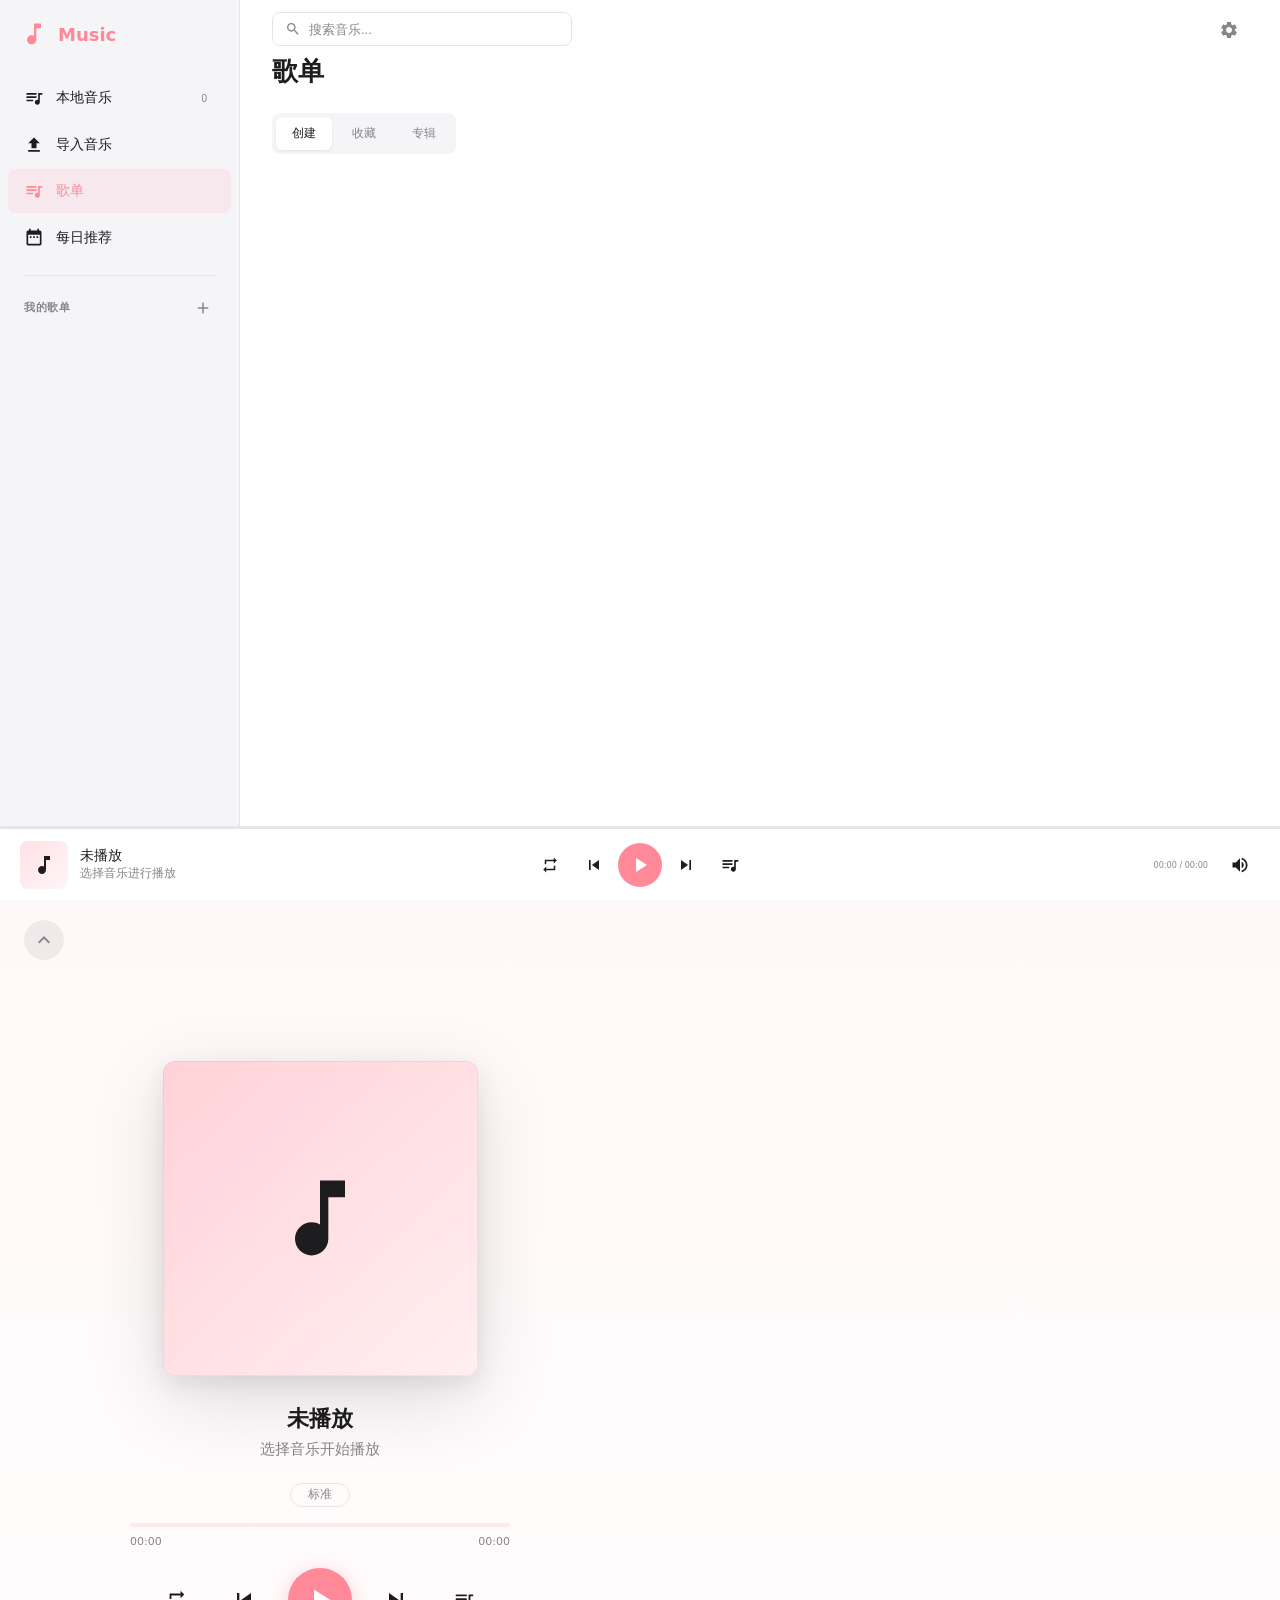
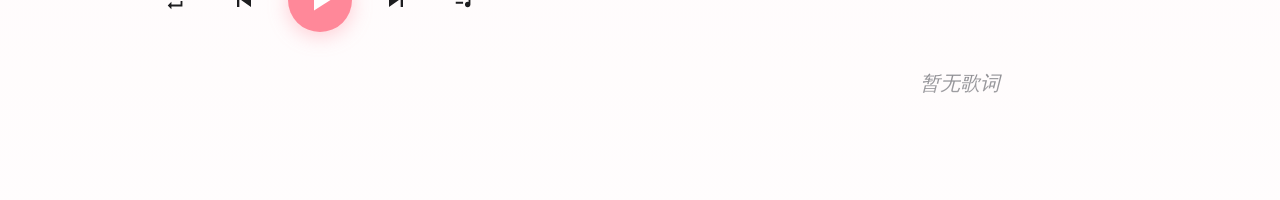
==== commit fc18a19e: "修复登录页登录信息展示丢失问题" ====
--- a/index.html
+++ b/index.html
@@ -1,4 +1,4 @@
-﻿<!DOCTYPE html>
+<!DOCTYPE html>
 <html lang="en">
 <head>
     <meta charset="UTF-8">
@@ -86,18 +86,41 @@
                     </svg>
                     <input type="text" placeholder="搜索音乐..." id="navSearchInput">
                 </div>
-                <!--设置按钮-->
-                <div class="settings">
-                    <button class="settings-btn" id="settingsBtn">
-                        <svg width="20" height="20" viewBox="0 0 24 24" fill="currentColor">
-                            <path d="M19.14 12.94c.04-.3.06-.61.06-.94 0-.32-.02-.64-.07-.94l2.03-1.58c.18-.14.23-.41.12-.61l-1.92-3.32c-.12-.22-.37-.29-.59-.22l-2.39.96c-.5-.38-1.03-.7-1.62-.94l-.36-2.54c-.04-.24-.24-.41-.48-.41h-3.84c-.24 0-.43.17-.47.41l-.36 2.54c-.59.24-1.13.57-1.62.94l-2.39-.96c-.22-.08-.47 0-.59.22L2.74 8.87c-.12.21-.08.47.12.61l2.03 1.58c-.05.3-.07.62-.07.94s.02.64.07.94l-2.03 1.58c-.18.14-.23.41-.12.61l1.92 3.32c.12.22.37.29.59.22l2.39-.96c.5.38 1.03.7 1.62.94l.36 2.54c.05.24.24.41.48.41h3.84c.24 0 .44-.17.47-.41l.36-2.54c.59-.24 1.13-.56 1.62-.94l2.39.96c.22.08.47 0 .59-.22l1.92-3.32c.12-.22.07-.47-.12-.61l-2.01-1.58zM12 15.6c-1.98 0-3.6-1.62-3.6-3.6s1.62-3.6 3.6-3.6 3.6 1.62 3.6 3.6-1.62 3.6-3.6 3.6z"/>
-                        </svg>
-                        <span>设置</span>
-                    </button>
+                <!--右侧设置按钮和用户信息-->
+                <div class="right-box">
+                    <!--登录用户信息-->
+                    <div class="mini-login-user-info" id="headerUserInfo" style="display:none">
+                        <div class="mini-user-avatar" id="headerUserAvatar"></div>
+                        <h3 id="headerUserNickname"></h3>
+                    </div>
+                    <!--设置按钮-->
+                    <div class="settings">
+                        <button class="settings-btn" id="settingsBtn">
+                            <svg width="20" height="20" viewBox="0 0 24 24" fill="currentColor">
+                                <path d="M19.14 12.94c.04-.3.06-.61.06-.94 0-.32-.02-.64-.07-.94l2.03-1.58c.18-.14.23-.41.12-.61l-1.92-3.32c-.12-.22-.37-.29-.59-.22l-2.39.96c-.5-.38-1.03-.7-1.62-.94l-.36-2.54c-.04-.24-.24-.41-.48-.41h-3.84c-.24 0-.43.17-.47.41l-.36 2.54c-.59.24-1.13.57-1.62.94l-2.39-.96c-.22-.08-.47 0-.59.22L2.74 8.87c-.12.21-.08.47.12.61l2.03 1.58c-.05.3-.07.62-.07.94s.02.64.07.94l-2.03 1.58c-.18.14-.23.41-.12.61l1.92 3.32c.12.22.37.29.59.22l2.39-.96c.5.38 1.03.7 1.62.94l.36 2.54c.05.24.24.41.48.41h3.84c.24 0 .44-.17.47-.41l.36-2.54c.59-.24 1.13-.56 1.62-.94l2.39.96c.22.08.47 0 .59-.22l1.92-3.32c.12-.22.07-.47-.12-.61l-2.01-1.58zM12 15.6c-1.98 0-3.6-1.62-3.6-3.6s1.62-3.6 3.6-3.6 3.6 1.62 3.6 3.6-1.62 3.6-3.6 3.6z"/>
+                            </svg>
+                        </button>
+                    </div>
                 </div>
             </header>
             <!--内容区-->
             <div class="main-content">
+                <!--搜索结果-->
+                <div class="tab-content" id="tabSearch">
+                    <div class="content-header">
+                        <div class="header-left">
+                            <!--左侧返回按钮-->
+                            <button class="back-btn" id="searchBackBtn">
+                                <svg width="20" height="20" viewBox="0 0 24 24" fill="currentColor">
+                                    <path d="M20 11H7.83l5.59-5.59L12 4l-8 8 8 8 1.41-1.41L7.83 13H20v-2z"/>
+                                </svg>
+                            </button>
+                            <h1>搜索结果</h1>
+                        </div>
+                    </div>
+                    <!--搜索歌曲展示-->
+                    <div class="music-list" id="searchResults"></div>
+                </div>
                 <!--全部音乐-->
                 <div class="tab-content " id="tabAll">
                     <div class="content-header">
@@ -551,11 +574,6 @@
     </div>
     <audio id="audioPlayer"></audio>
     <!--导入script-->
-    <script src="js/state.js"></script>
-    <script src="js/db.js"></script>
-    <script src="js/persistence.js"></script>
-    <script src="js/api.js"></script>
-    <script src="js/player.js"></script>
-    <script src="js/ui.js"></script>
+    <script type="module" src="js/main.js"></script>
 </body>
 </html>
--- a/css/components.css
+++ b/css/components.css
@@ -626,4 +626,44 @@
 .user-details p {
     font-size: 0.857em;
     color: var(--text-secondary);
+}
+/* ============================
+   头部mini用户信息区域（登录后显示）
+   头像 + 昵称 + ID + 退出按钮
+   ============================ */
+.mini-login-user-info {
+    display: flex;
+    flex-direction: row;
+    align-items: center;
+    /* gap: 16px;
+    padding: 20px;
+    background: var(--bg-secondary);
+    border-radius: var(--radius);
+    margin-top: 20px; */
+}
+
+/* 用户头像 */
+.mini-user-avatar {
+    width: 30px;
+    height: 30px;
+    border-radius: 50%;
+    background: linear-gradient(135deg, rgba(var(--theme-color-rgb), 0.3), rgba(var(--theme-color-rgb), 0.1));
+    display: flex;
+    align-items: center;
+    justify-content: center;
+    flex-shrink: 0;
+    overflow: hidden;
+}
+
+.mini-user-avatar img {
+    width: 100%;
+    height: 100%;
+    object-fit: cover;
+}
+
+
+.mini-login-user-info h3 {
+    font-size: 1em;
+    margin-left: 8px;
+    color: var(--text);
 }
--- a/css/header.css
+++ b/css/header.css
@@ -1,6 +1,6 @@
-﻿
-.header{
+﻿.header{
     display: flex;
+    z-index: 100;
     position: fixed;
     margin-top: -10px;
     flex-direction: row;                 /* 子元素纵向排列（指定了弹性子元素在父容器中的位置） */
@@ -9,4 +9,14 @@
     height: var(--header-height);
     align-items: center;
     justify-content: space-between;        /* 子元素在主轴上两端对齐，左侧logo+搜索框，右侧设置按钮 */
+}
+
+.right-box {
+    display: flex;
+    align-items: center;
+    background: var(--bg);          /* 白色背景，从次级背景中突出 */
+    border-radius: var(--radius-sm);
+    height: 2.5em;
+    margin-right: 1em;
+    padding: 0 0.2em;
 }
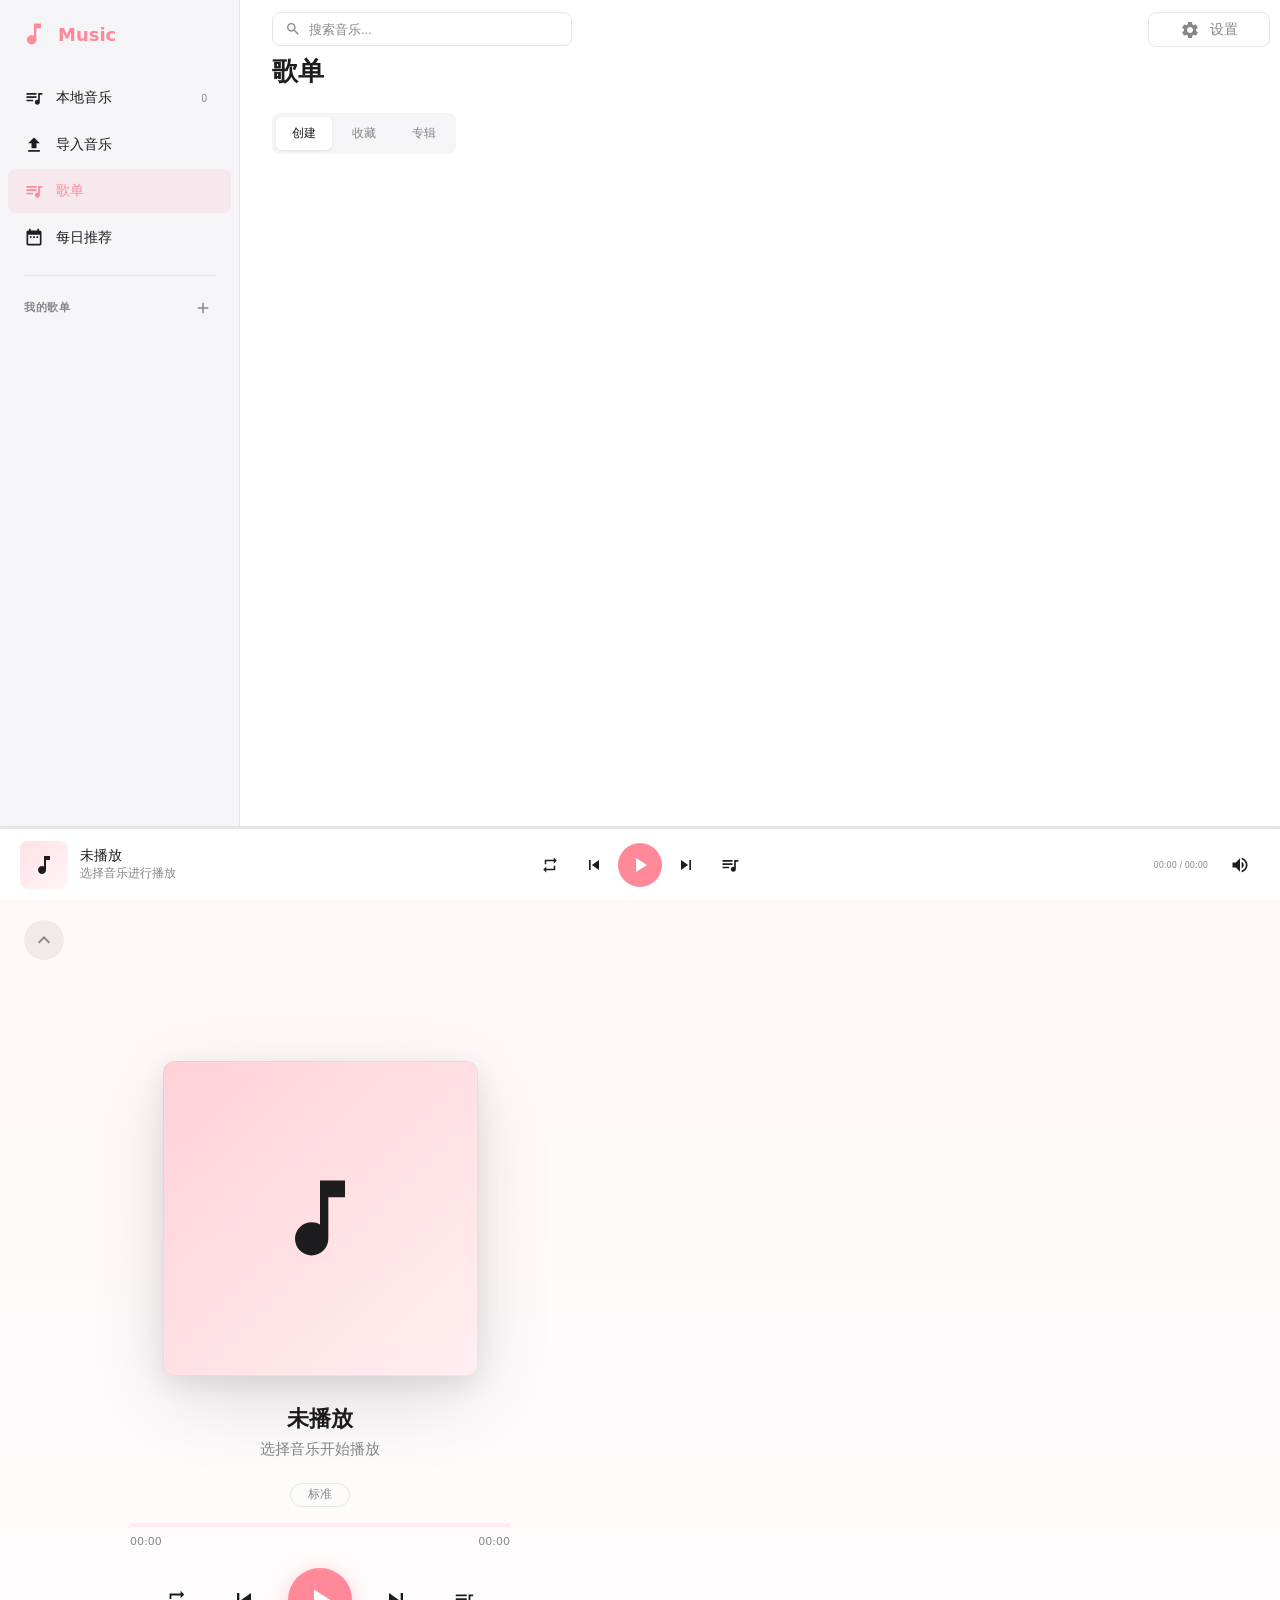
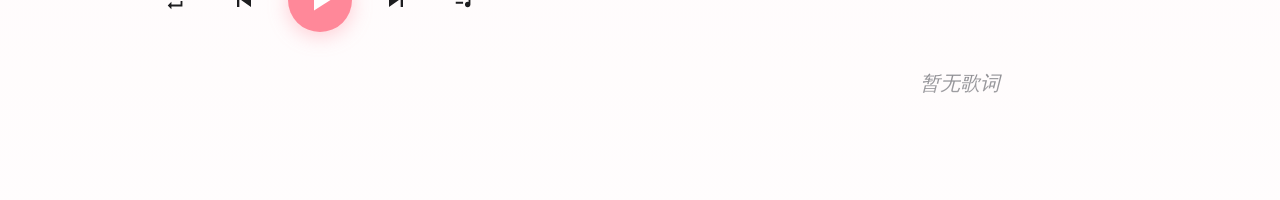
==== commit f5934a16: "设置按钮不更新用户信息" ====
--- a/index.html
+++ b/index.html
@@ -89,9 +89,9 @@
                 <!--右侧设置按钮和用户信息-->
                 <div class="right-box">
                     <!--登录用户信息-->
-                    <div class="mini-login-user-info" id="headerUserInfo" style="display:none">
-                        <div class="mini-user-avatar" id="headerUserAvatar"></div>
-                        <h3 id="headerUserNickname"></h3>
+                    <div class="mini-login-user-info" id="loginUserInfo" style="display:none">
+                        <div class="mini-user-avatar" id="userAvatar"></div>
+                        <h3 id="userNickname"></h3>
                     </div>
                     <!--设置按钮-->
                     <div class="settings">
@@ -99,6 +99,7 @@
                             <svg width="20" height="20" viewBox="0 0 24 24" fill="currentColor">
                                 <path d="M19.14 12.94c.04-.3.06-.61.06-.94 0-.32-.02-.64-.07-.94l2.03-1.58c.18-.14.23-.41.12-.61l-1.92-3.32c-.12-.22-.37-.29-.59-.22l-2.39.96c-.5-.38-1.03-.7-1.62-.94l-.36-2.54c-.04-.24-.24-.41-.48-.41h-3.84c-.24 0-.43.17-.47.41l-.36 2.54c-.59.24-1.13.57-1.62.94l-2.39-.96c-.22-.08-.47 0-.59.22L2.74 8.87c-.12.21-.08.47.12.61l2.03 1.58c-.05.3-.07.62-.07.94s.02.64.07.94l-2.03 1.58c-.18.14-.23.41-.12.61l1.92 3.32c.12.22.37.29.59.22l2.39-.96c.5.38 1.03.7 1.62.94l.36 2.54c.05.24.24.41.48.41h3.84c.24 0 .44-.17.47-.41l.36-2.54c.59-.24 1.13-.56 1.62-.94l2.39.96c.22.08.47 0 .59-.22l1.92-3.32c.12-.22.07-.47-.12-.61l-2.01-1.58zM12 15.6c-1.98 0-3.6-1.62-3.6-3.6s1.62-3.6 3.6-3.6 3.6 1.62 3.6 3.6-1.62 3.6-3.6 3.6z"/>
                             </svg>
+                            <span>设置</span>
                         </button>
                     </div>
                 </div>
--- a/css/header.css
+++ b/css/header.css
@@ -15,6 +15,7 @@
     display: flex;
     align-items: center;
     background: var(--bg);          /* 白色背景，从次级背景中突出 */
+    border: 1px solid var(--border);/* 浅灰色边框 */
     border-radius: var(--radius-sm);
     height: 2.5em;
     margin-right: 1em;
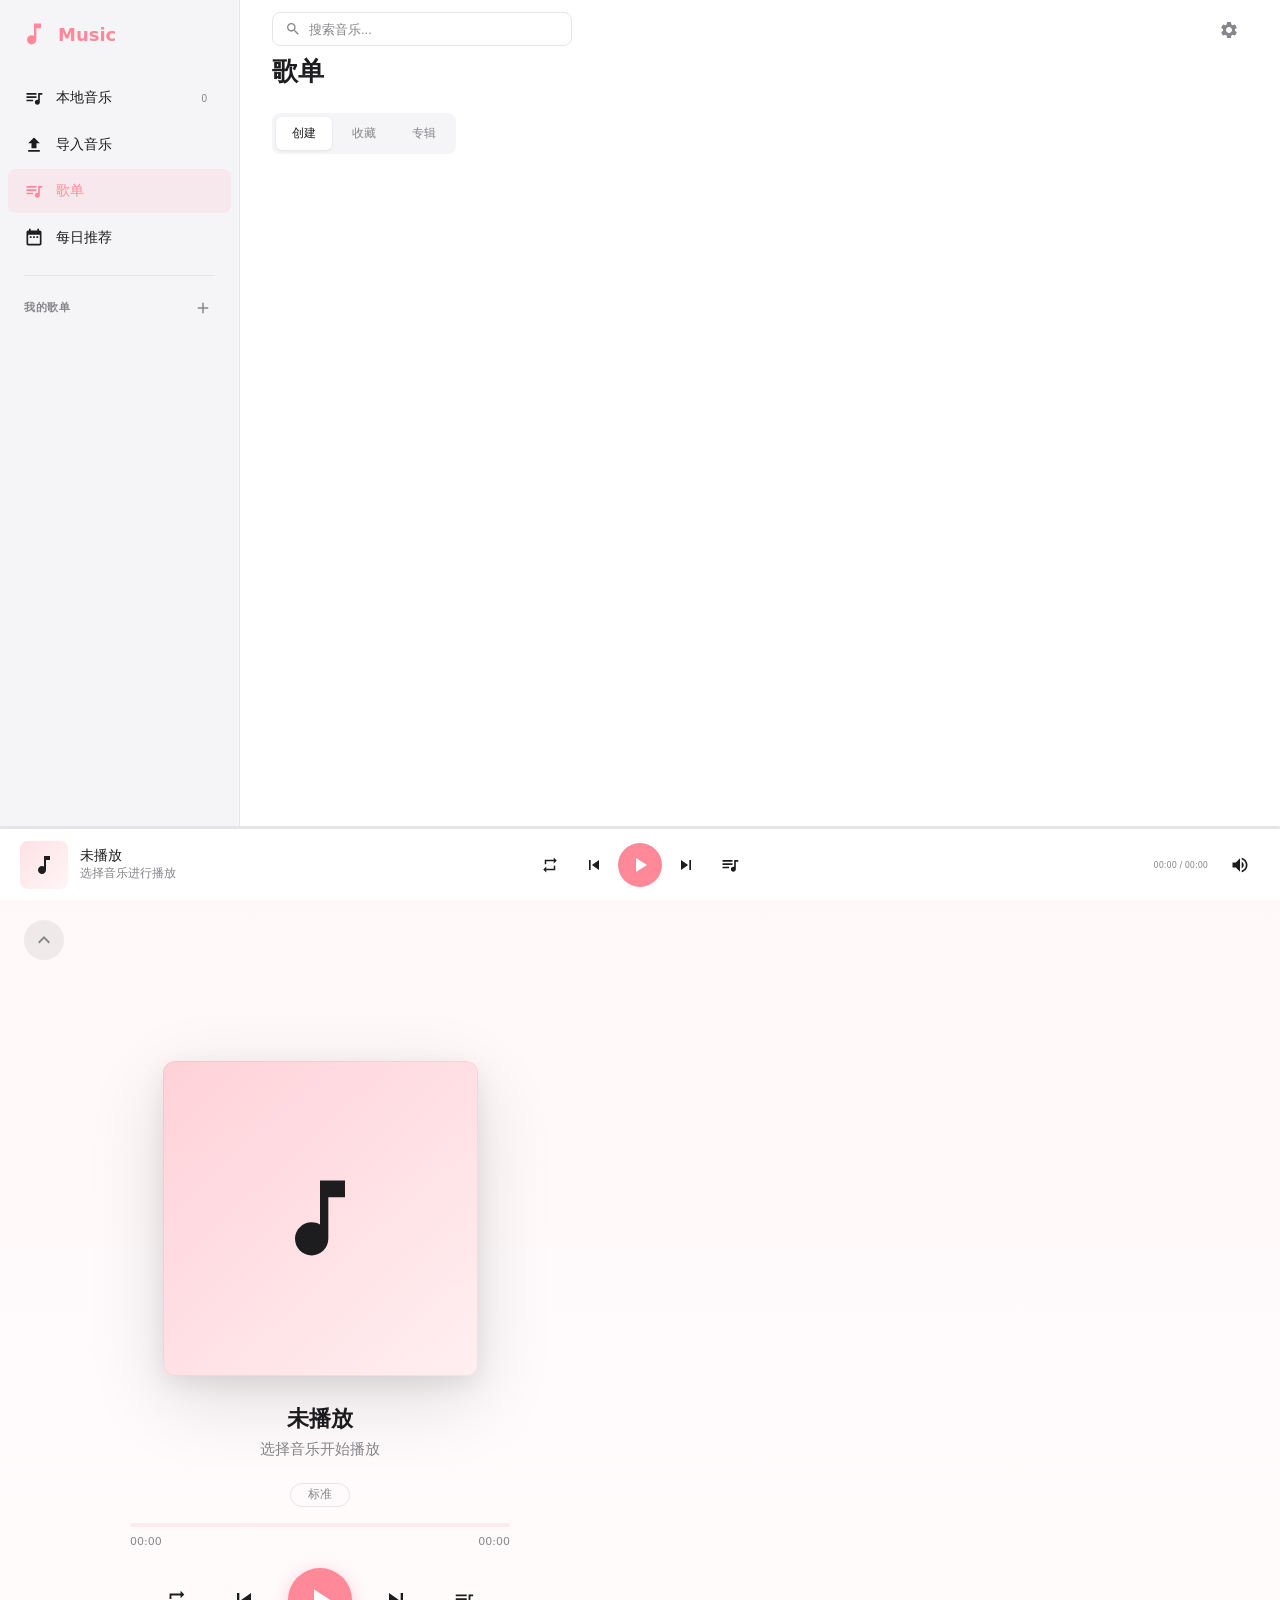
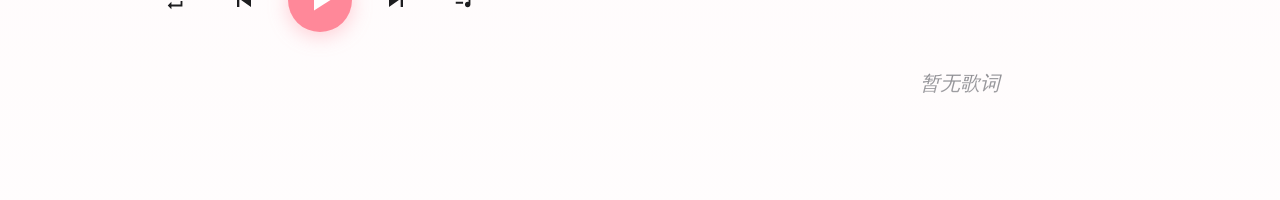
==== commit 2617520a: "头部登录弹窗" ====
--- a/index.html
+++ b/index.html
@@ -89,9 +89,25 @@
                 <!--右侧设置按钮和用户信息-->
                 <div class="right-box">
                     <!--登录用户信息-->
-                    <div class="mini-login-user-info" id="loginUserInfo" style="display:none">
-                        <div class="mini-user-avatar" id="userAvatar"></div>
-                        <h3 id="userNickname"></h3>
+                    <div class="header-wrapper" id="queueWrapper">
+                        <button class="header-login-btn" id="queueBtn" title="登录信息">
+                            <div class="mini-login-user-info" id="headerUserInfo" style="display:none">
+                                <div class="mini-user-avatar" id="headerUserAvatar"></div>
+                                <h3 id="headerUserNickname"></h3>
+                            </div>
+                        </button>
+                        <!--播放列表弹出面板-->
+                        <div class="header-popup" id="queuePopup">
+                            <!-- 登陆后用户信息区域 -->
+                            <div class="login-user-info" id="loginUserInfo" style="display:none">
+                                <div class="user-avatar" id="userAvatar"></div>
+                                <div class="user-details">
+                                    <h3 id="userNickname"></h3>
+                                    <p id="userId"></p>
+                                </div>
+                                <button class="btn-secondary" id="logoutBtn">退出登录</button>
+                            </div>
+                        </div>
                     </div>
                     <!--设置按钮-->
                     <div class="settings">
@@ -99,7 +115,6 @@
                             <svg width="20" height="20" viewBox="0 0 24 24" fill="currentColor">
                                 <path d="M19.14 12.94c.04-.3.06-.61.06-.94 0-.32-.02-.64-.07-.94l2.03-1.58c.18-.14.23-.41.12-.61l-1.92-3.32c-.12-.22-.37-.29-.59-.22l-2.39.96c-.5-.38-1.03-.7-1.62-.94l-.36-2.54c-.04-.24-.24-.41-.48-.41h-3.84c-.24 0-.43.17-.47.41l-.36 2.54c-.59.24-1.13.57-1.62.94l-2.39-.96c-.22-.08-.47 0-.59.22L2.74 8.87c-.12.21-.08.47.12.61l2.03 1.58c-.05.3-.07.62-.07.94s.02.64.07.94l-2.03 1.58c-.18.14-.23.41-.12.61l1.92 3.32c.12.22.37.29.59.22l2.39-.96c.5.38 1.03.7 1.62.94l.36 2.54c.05.24.24.41.48.41h3.84c.24 0 .44-.17.47-.41l.36-2.54c.59-.24 1.13-.56 1.62-.94l2.39.96c.22.08.47 0 .59-.22l1.92-3.32c.12-.22.07-.47-.12-.61l-2.01-1.58zM12 15.6c-1.98 0-3.6-1.62-3.6-3.6s1.62-3.6 3.6-3.6 3.6 1.62 3.6 3.6-1.62 3.6-3.6 3.6z"/>
                             </svg>
-                            <span>设置</span>
                         </button>
                     </div>
                 </div>
--- a/css/components.css
+++ b/css/components.css
@@ -626,44 +626,4 @@
 .user-details p {
     font-size: 0.857em;
     color: var(--text-secondary);
-}
-/* ============================
-   头部mini用户信息区域（登录后显示）
-   头像 + 昵称 + ID + 退出按钮
-   ============================ */
-.mini-login-user-info {
-    display: flex;
-    flex-direction: row;
-    align-items: center;
-    /* gap: 16px;
-    padding: 20px;
-    background: var(--bg-secondary);
-    border-radius: var(--radius);
-    margin-top: 20px; */
-}
-
-/* 用户头像 */
-.mini-user-avatar {
-    width: 30px;
-    height: 30px;
-    border-radius: 50%;
-    background: linear-gradient(135deg, rgba(var(--theme-color-rgb), 0.3), rgba(var(--theme-color-rgb), 0.1));
-    display: flex;
-    align-items: center;
-    justify-content: center;
-    flex-shrink: 0;
-    overflow: hidden;
-}
-
-.mini-user-avatar img {
-    width: 100%;
-    height: 100%;
-    object-fit: cover;
-}
-
-
-.mini-login-user-info h3 {
-    font-size: 1em;
-    margin-left: 8px;
-    color: var(--text);
 }
--- a/css/header.css
+++ b/css/header.css
@@ -15,9 +15,94 @@
     display: flex;
     align-items: center;
     background: var(--bg);          /* 白色背景，从次级背景中突出 */
-    border: 1px solid var(--border);/* 浅灰色边框 */
     border-radius: var(--radius-sm);
     height: 2.5em;
     margin-right: 1em;
     padding: 0 0.2em;
+}
+/* ============================
+   头部mini用户信息区域（登录后显示）
+   头像 + 昵称 + ID + 退出按钮
+   ============================ */
+.mini-login-user-info {
+    display: flex;
+    flex-direction: row;
+    align-items: center;
+    cursor: pointer;
+    padding: 5px;
+}
+
+.mini-login-user-info:hover {
+    background: var(--bg-secondary);
+    border-radius: var(--radius);
+}
+/* 用户头像 */
+.mini-user-avatar {
+    width: 30px;
+    height: 30px;
+    border-radius: 50%;
+    background: linear-gradient(135deg, rgba(var(--theme-color-rgb), 0.3), rgba(var(--theme-color-rgb), 0.1));
+    display: flex;
+    align-items: center;
+    justify-content: center;
+    flex-shrink: 0;
+    overflow: hidden;
+}
+
+.mini-user-avatar img {
+    width: 100%;
+    height: 100%;
+    object-fit: cover;
+}
+
+
+.mini-login-user-info h3 {
+    font-size: 1em;
+    margin-left: 8px;
+    color: var(--text);
+}
+
+/* ============================
+   头部弹出面板（队列）
+   显示当前播放队列，可点击切换歌曲
+   ============================ */
+.header-wrapper {
+    position: relative;
+}
+
+.header-login-btn {
+    display: flex;
+    align-items: center;
+    gap: 0.5em;
+    padding: 0.2em 0.5em;
+    background: transparent;
+    border:none;
+    cursor: pointer;
+    transition: background 0.15s;
+}
+/*播放列表弹出面板*/
+.header-popup {
+    position: absolute;
+    top: calc(100% + 8px);   /* 在按钮下方弹出 */
+    right: 0;
+    width: 220px;
+    max-height: 400px;
+    background: var(--bg-secondary);
+    border-radius: var(--radius);
+    box-shadow: 0 8px 32px rgba(0,0,0,0.12), 0 2px 8px rgba(0,0,0,0.08);
+    display: none;
+    flex-direction: column;
+    overflow: hidden;
+    transform-origin: top right;
+    animation: popDown 0.2s ease;
+    z-index: 110;
+}
+/* 弹出动画 - 向下弹出 */
+@keyframes popDown {
+    from { opacity: 0; transform: translateY(-8px) scale(0.95); }
+    to { opacity: 1; transform: translateY(0) scale(1); }
+}
+
+.header-popup.active {
+    display: flex;
 }
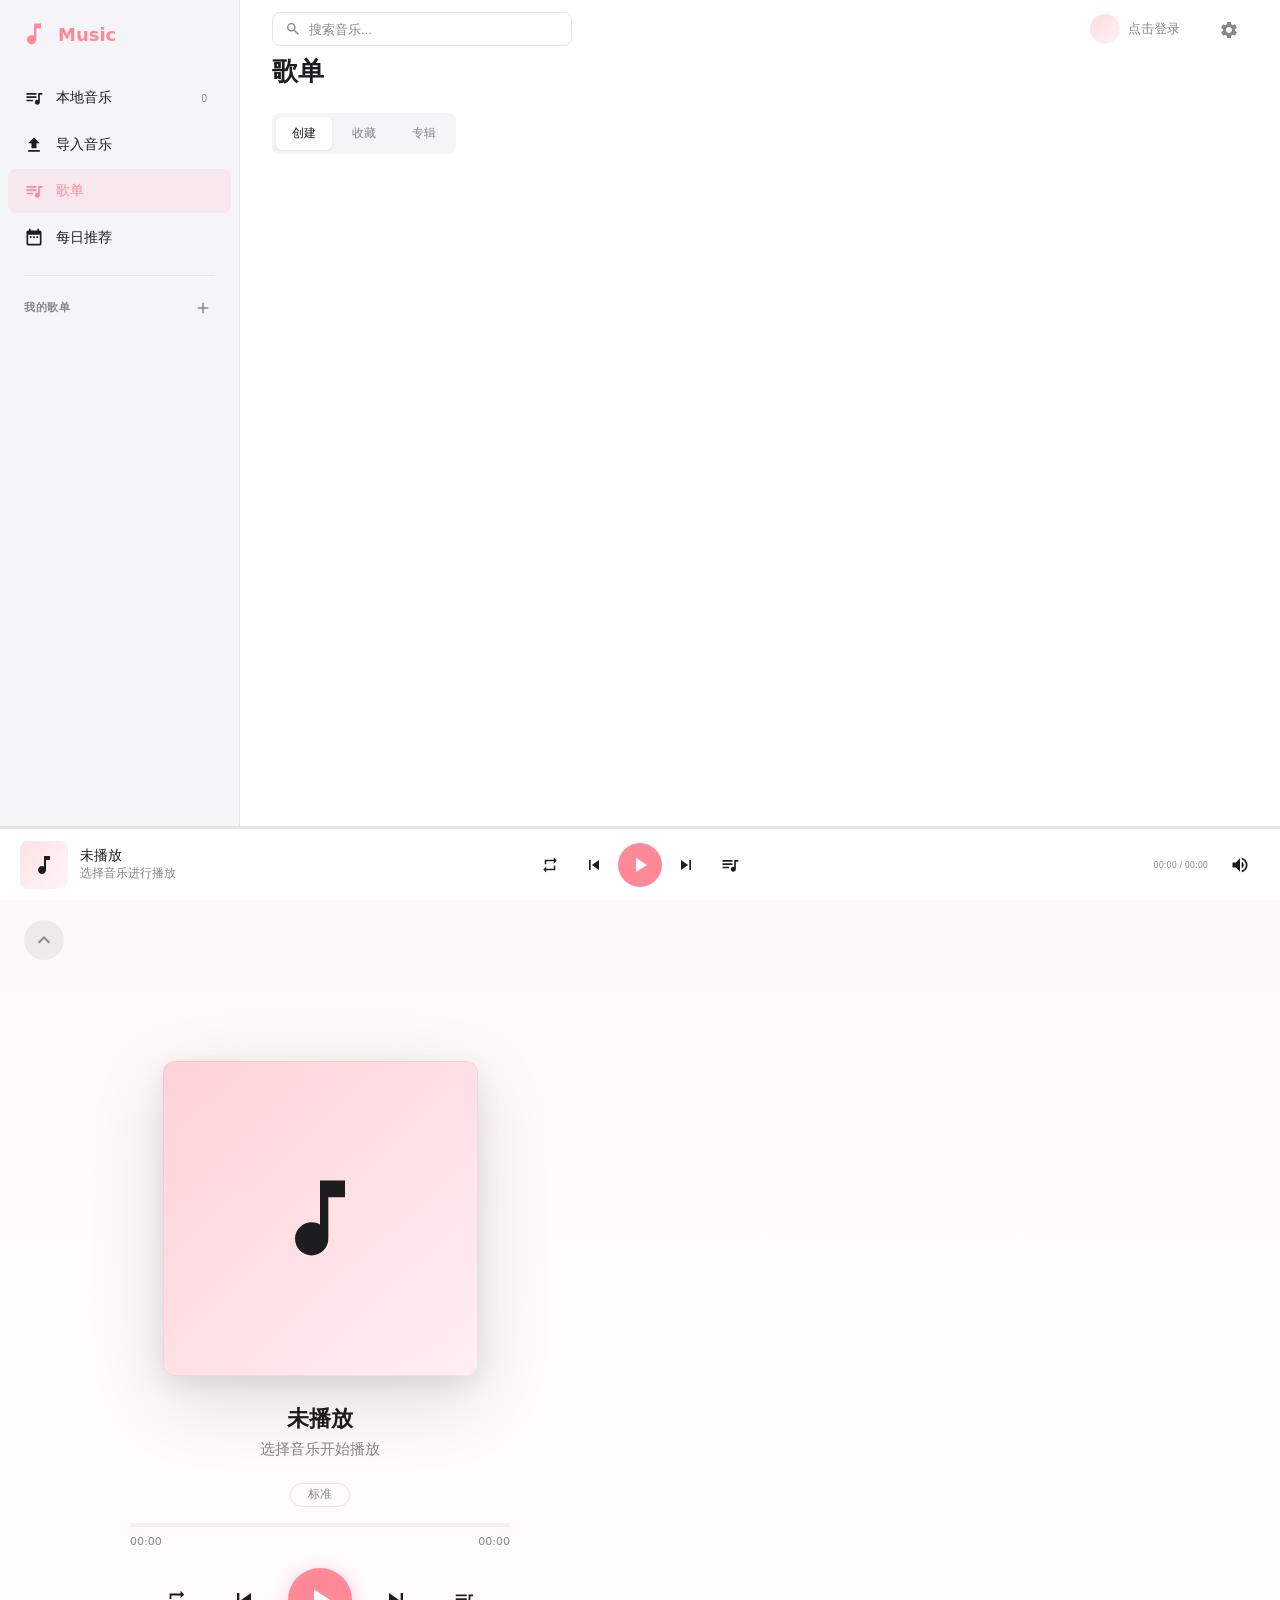
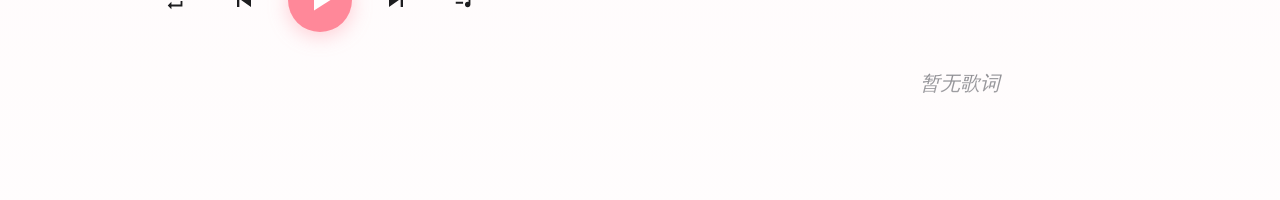
==== commit b58d7829: "头部登录信息代码，两种状态：   已登录：显示用户头像/昵称，点击后弹窗，显示用户头像/昵称/id/退出按钮    未登录：显示默认头像和点击登录提示，点击后跳转到登录页" ====
--- a/index.html
+++ b/index.html
@@ -89,23 +89,23 @@
                 <!--右侧设置按钮和用户信息-->
                 <div class="right-box">
                     <!--登录用户信息-->
-                    <div class="header-wrapper" id="queueWrapper">
-                        <button class="header-login-btn" id="queueBtn" title="登录信息">
-                            <div class="mini-login-user-info" id="headerUserInfo" style="display:none">
+                    <!--用户信息：未登录显示默认头像+登录提示，已登录显示头像+昵称-->
+                    <div class="header-wrapper" id="headerUserWrapper">
+                        <button class="header-login-btn" id="headerUserBtn" title="用户信息">
+                            <div class="mini-login-user-info" id="headerUserInfo">
                                 <div class="mini-user-avatar" id="headerUserAvatar"></div>
-                                <h3 id="headerUserNickname"></h3>
+                                <h3 id="headerUserNickname" class="login-hint">点击登录</h3>
                             </div>
                         </button>
-                        <!--播放列表弹出面板-->
-                        <div class="header-popup" id="queuePopup">
-                            <!-- 登陆后用户信息区域 -->
-                            <div class="login-user-info" id="loginUserInfo" style="display:none">
-                                <div class="user-avatar" id="userAvatar"></div>
+                        <!--用户信息弹出面板（已登录时点击头像弹出）-->
+                        <div class="header-popup" id="headerUserPopup">
+                            <div class="login-user-info">
+                                <div class="user-avatar" id="headerPopupAvatar"></div>
                                 <div class="user-details">
-                                    <h3 id="userNickname"></h3>
-                                    <p id="userId"></p>
-                                </div>
-                                <button class="btn-secondary" id="logoutBtn">退出登录</button>
+                                    <h3 id="headerPopupNickname"></h3>
+                                    <p id="headerPopupUserId"></p>
+                                </div>
+                                <button class="btn-secondary" id="headerLogoutBtn">退出登录</button>
                             </div>
                         </div>
                     </div>
--- a/css/header.css
+++ b/css/header.css
@@ -62,9 +62,15 @@
     color: var(--text);
 }
 
+/*未登录时的"点击登录"提示*/
+.mini-login-user-info h3.login-hint {
+    color: var(--text-secondary);
+    font-weight: normal;
+}
+
 /* ============================
-   头部弹出面板（队列）
-   显示当前播放队列，可点击切换歌曲
+   头部用户信息弹出面板
+   已登录时点击头像显示：头像/昵称/ID/退出按钮
    ============================ */
 .header-wrapper {
     position: relative;
@@ -80,7 +86,7 @@
     cursor: pointer;
     transition: background 0.15s;
 }
-/*播放列表弹出面板*/
+/*用户信息弹出面板*/
 .header-popup {
     position: absolute;
     top: calc(100% + 8px);   /* 在按钮下方弹出 */
@@ -105,4 +111,17 @@
 
 .header-popup.active {
     display: flex;
+}
+
+/*弹窗内的用户信息：复用登录页布局，去掉卡片外边距和底色*/
+.header-popup .login-user-info {
+    margin-top: 0;
+    background: transparent;
+    border-radius: 0;
+    gap: 12px;
+    padding: 16px;
+}
+
+.header-popup .user-details {
+    text-align: center;
 }
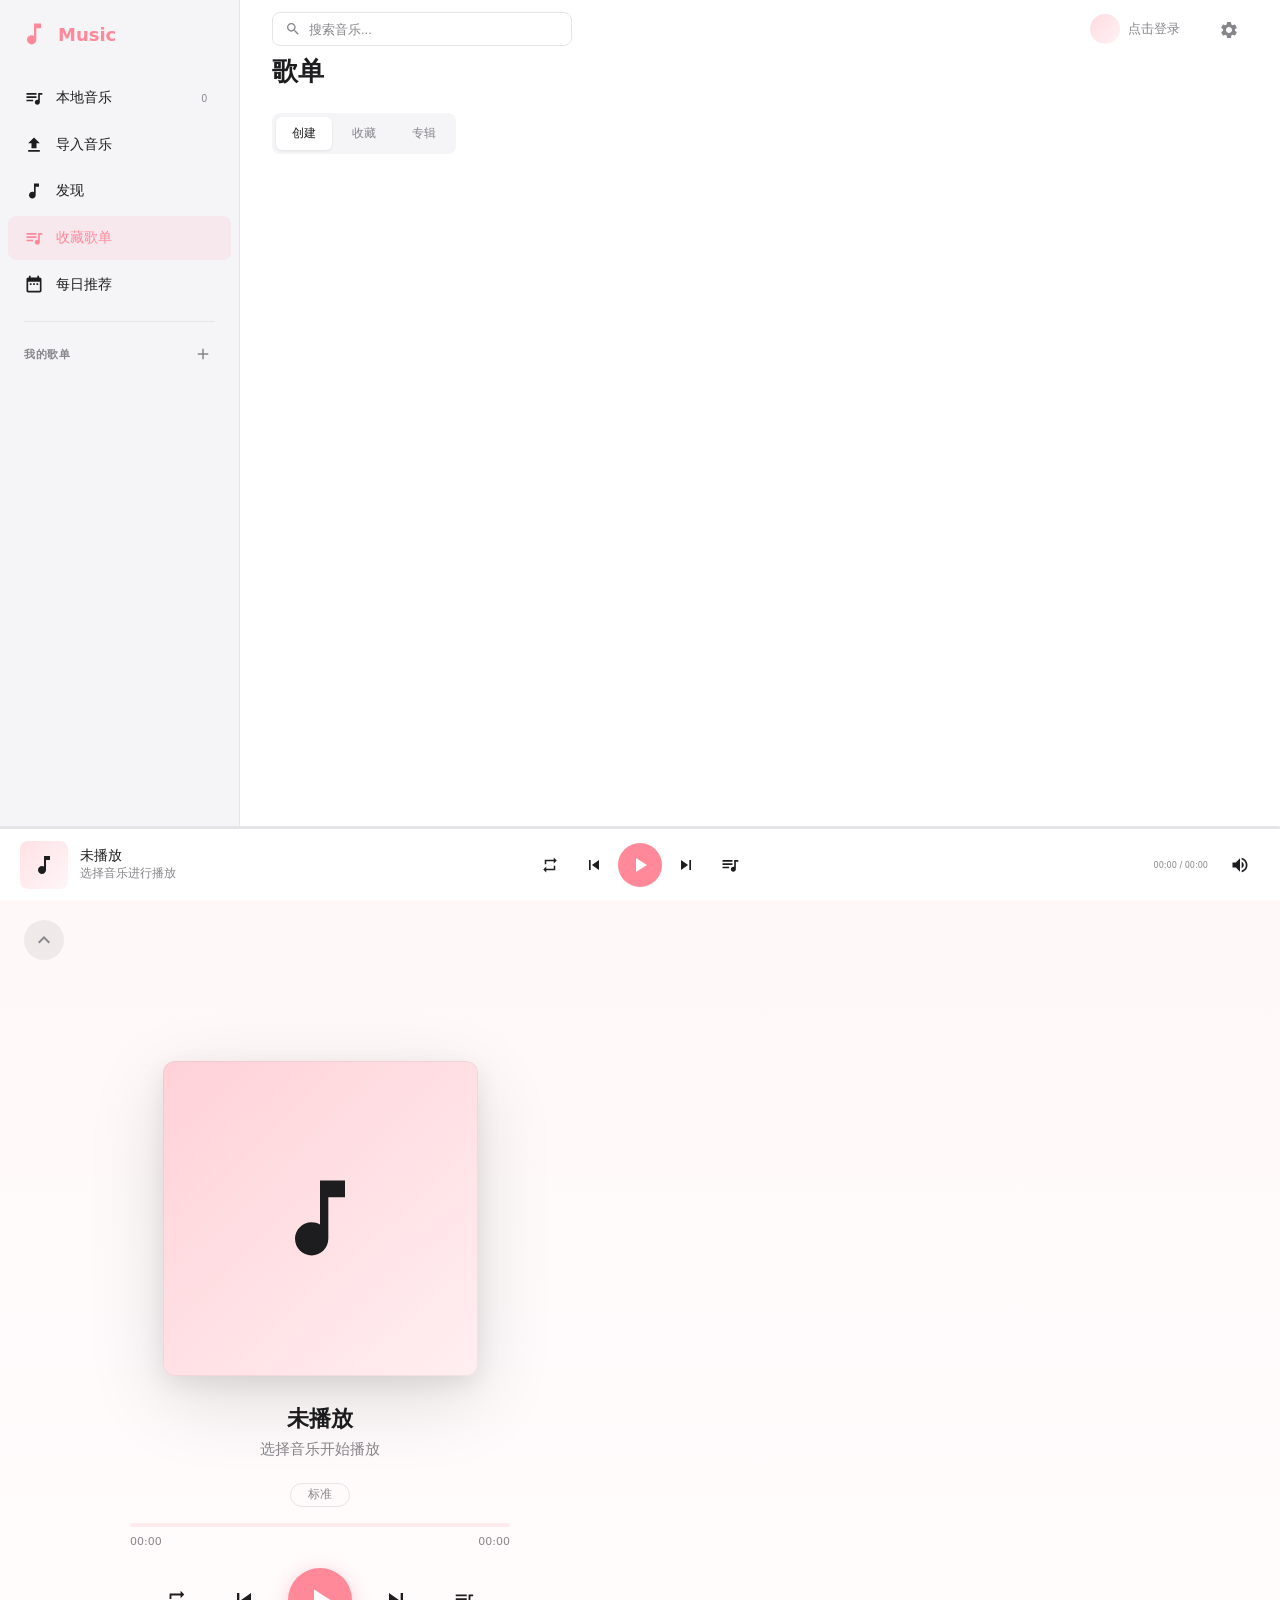
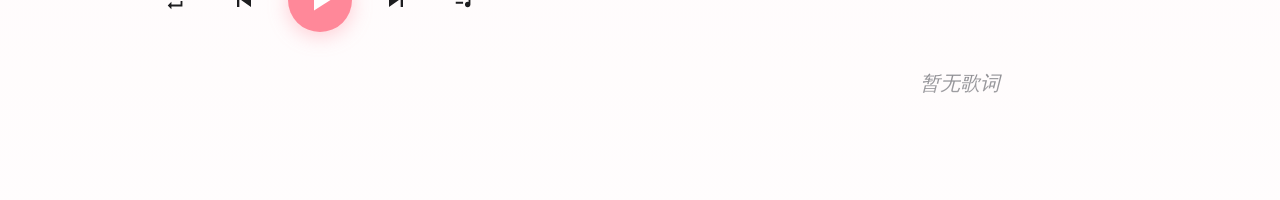
==== commit 67d5bef5: "添加发现页" ====
--- a/index.html
+++ b/index.html
@@ -41,12 +41,19 @@
                         </svg>
                         <span>导入音乐</span>
                     </button>
+                    <!--发现-->
+                    <button class="nav-item " data-tab="discovering">
+                        <svg width="20" height="20" viewBox="0 0 24 24" fill="currentColor">
+                            <path d="M12 3v10.55c-.59-.34-1.27-.55-2-.55C7.79 13 6 14.79 6 17s1.79 4 4 4 4-1.79 4-4V7h4V3h-6z"/>
+                        </svg>
+                        <span>发现</span>
+                    </button>
                     <!--歌单-->
                     <button class="nav-item active" data-tab="playlists">
                         <svg width="20" height="20" viewBox="0 0 24 24" fill="currentColor">
                             <path d="M15 6H3v2h12V6zm0 4H3v2h12v-2zM3 16h8v-2H3v2zM17 6v8.18c-.31-.11-.65-.18-1-.18-1.66 0-3 1.34-3 3s1.34 3 3 3 3-1.34 3-3V8h3V6h-5z"/>
                         </svg>
-                        <span>歌单</span>
+                        <span>收藏歌单</span>
                     </button>
                     <!--今日推荐-->
                     <button class="nav-item" data-tab="daily">
@@ -175,6 +182,22 @@
                             <div class="scan-result" id="scanResult"></div>
                         </div>
                         <div class="import-list" id="importList"></div>
+                    </div>
+                </div>
+                <!--发现-->
+                <div class="tab-content" id="tabDiscovering">
+                    <div class="content-header">
+                        <h1>发现</h1>
+                    </div>
+                    <!--雷达-->
+                    <h2 class="section-title">雷达歌单</h2>
+                    <div id="radarPlaylistGridView">
+                        <div class="radar-playlists-grid" id="radarPlaylistsGrid"></div>
+                    </div>
+                    <!--推荐歌单-->
+                    <h2 class="section-title">推荐歌单</h2>
+                    <div id="recommendedPlaylistGridView">
+                        <div class="recommended-playlists-grid" id="recommendedPlaylistsGrid"></div>
                     </div>
                 </div>
                 <!--歌单-->
@@ -225,7 +248,7 @@
                 </div>
                 <!--每日推荐-->
                 <div class="tab-content" id="tabDaily">
-                    <div class="content-header" id="playlistHeader">
+                    <div class="content-header">
                         <h1>每日推荐</h1>
                     </div>
                     <div class="daily-info" id="dailyInfo"></div>
--- a/css/main.css
+++ b/css/main.css
@@ -391,6 +391,26 @@
     gap: 16px;
 }
 
+/* 雷达歌单 / 推荐歌单网格：与歌单网格共用列宽，卡片样式复用 .playlist-card */
+.radar-playlists-grid,
+.recommended-playlists-grid {
+    display: grid;
+    grid-template-columns: repeat(auto-fill, minmax(180px, 1fr));
+    gap: 16px;
+}
+
+/* 发现页分块标题（雷达歌单 / 推荐歌单） */
+.section-title {
+    margin: 24px 0 16px;
+    font-size: 1.05em;
+    font-weight: 600;
+}
+
+/* 第一个分块标题紧跟页面标题，不再叠加顶部间距 */
+#tabDiscovering .section-title:first-of-type {
+    margin-top: 0;
+}
+
 /* 单个歌单卡片 */
 .playlist-card {
     background: var(--bg-secondary);
